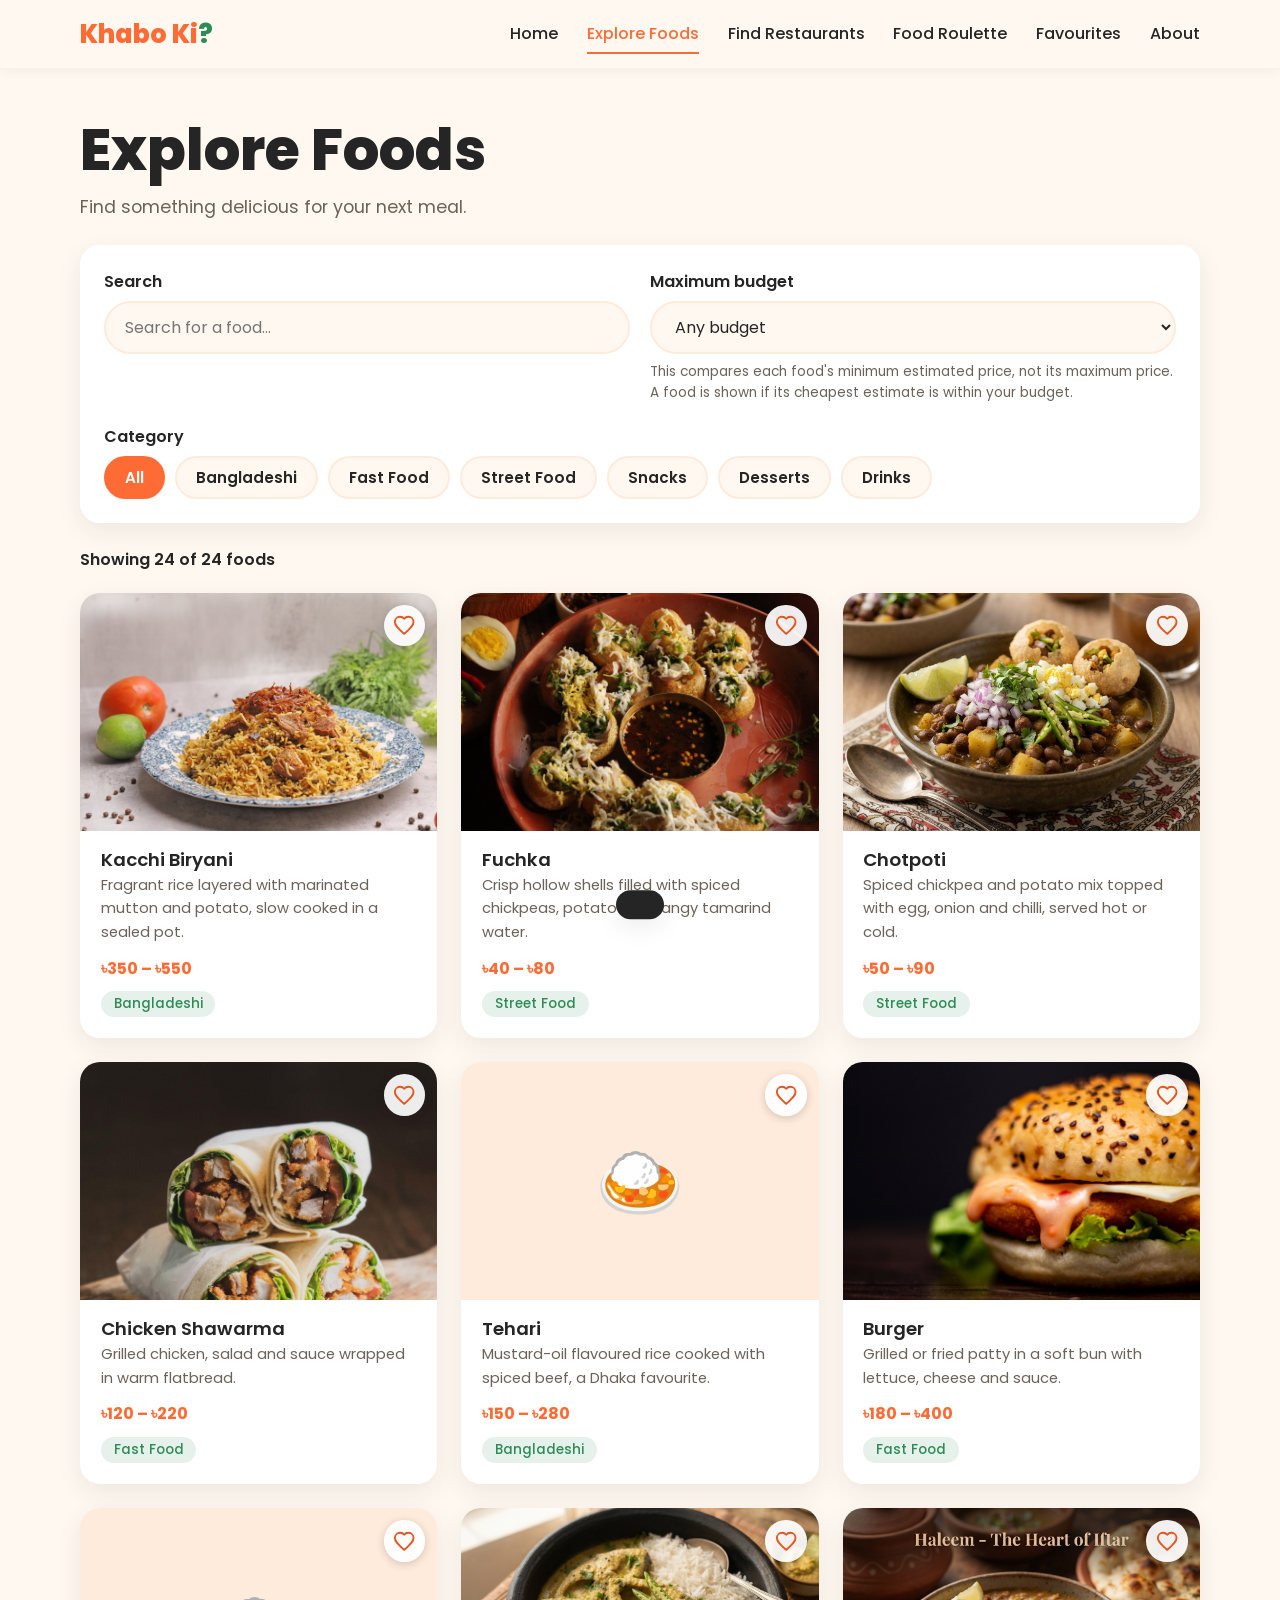
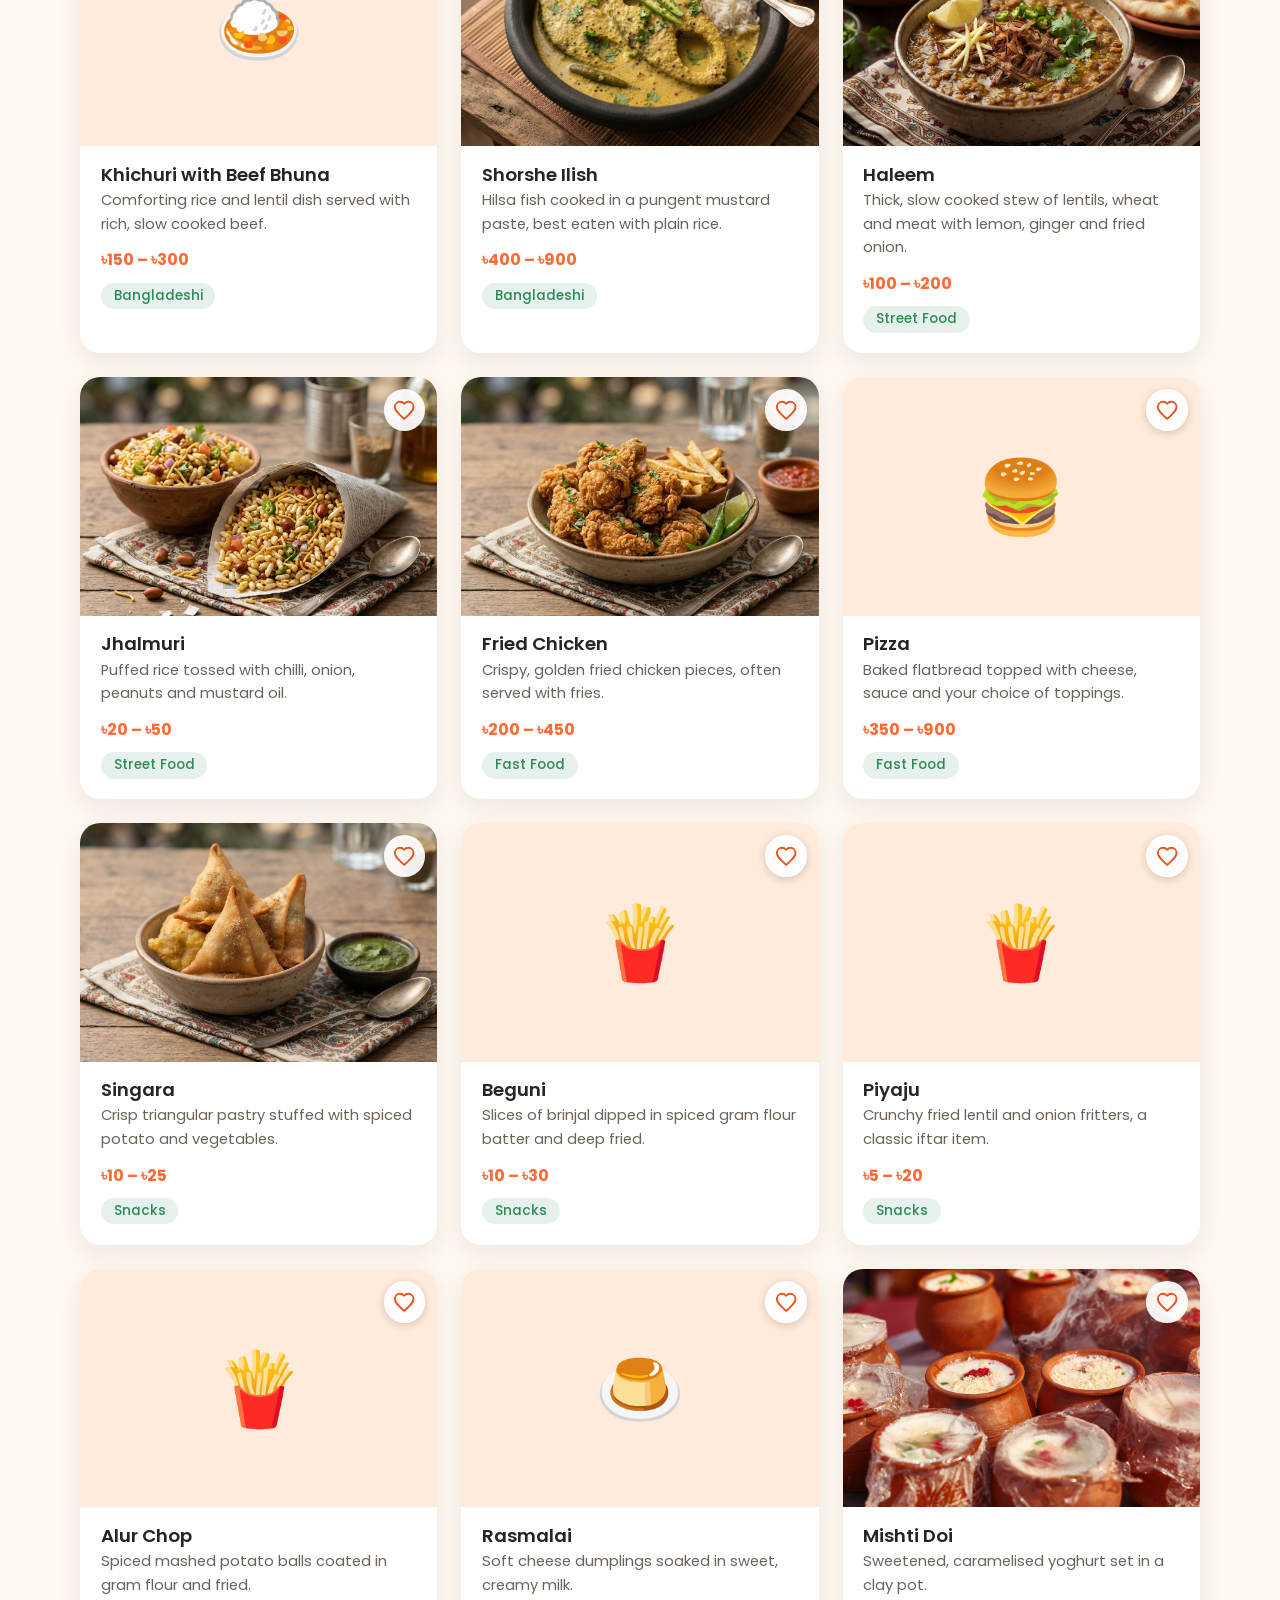
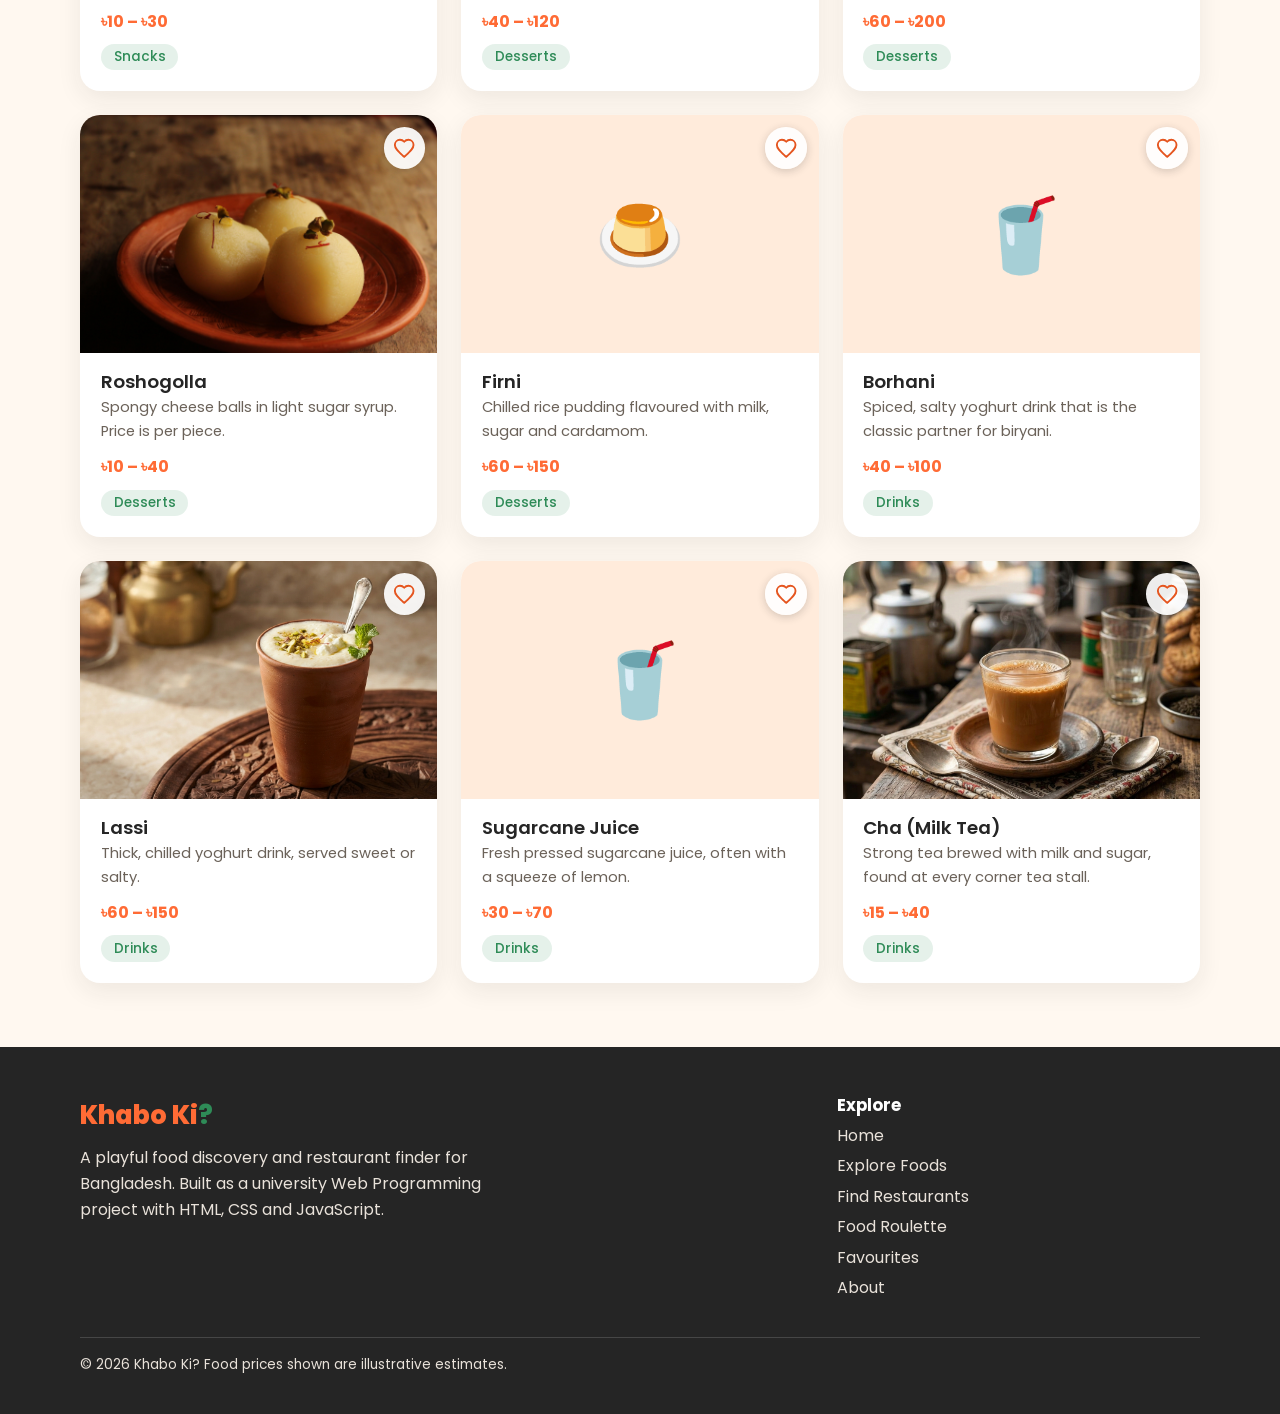
==== explore.html @ e16365d9 "Add files via upload" ====
<!DOCTYPE html>
<html lang="en">
<head>
  <meta charset="UTF-8">
  <meta name="viewport" content="width=device-width, initial-scale=1">
  <title>Explore Foods | Khabo Ki?</title>
  <meta name="description" content="Search and filter foods by category and budget.">

  <link rel="preconnect" href="https://fonts.googleapis.com">
  <link rel="preconnect" href="https://fonts.gstatic.com" crossorigin>
  <link href="https://fonts.googleapis.com/css2?family=Poppins:wght@400;500;600;700;800&display=swap" rel="stylesheet">

  <link rel="stylesheet" href="css/style.css">

  <!-- Order matters: food-data.js (catalogue), app.js (menu + food cards), explore.js (this page) -->
  <script src="js/food-data.js" defer></script>
  <script src="js/favorites.js" defer></script>
  <script src="js/app.js" defer></script>
  <script src="js/explore.js" defer></script>
</head>
<body>

  <!-- ============ NAVIGATION (same as the homepage, with page links) ============ -->
  <header class="site-header">
    <nav class="navbar container" aria-label="Main navigation">
      <a href="index.html" class="logo">Khabo Ki<span>?</span></a>

      <button class="nav-toggle" id="nav-toggle" aria-label="Open menu" aria-expanded="false" aria-controls="nav-menu">
        <span></span><span></span><span></span>
      </button>

      <ul class="nav-menu" id="nav-menu">
        <li><a href="index.html#home">Home</a></li>
        <li><a href="explore.html" aria-current="page">Explore Foods</a></li>
        <li><a href="index.html#restaurants">Find Restaurants</a></li>
        <li><a href="roulette.html">Food Roulette</a></li>
        <li><a href="favorites.html">Favourites</a></li>
        <li><a href="#about">About</a></li>
      </ul>
    </nav>
  </header>

  <main class="page-main">
    <div class="container page-header">
      <h1>Explore Foods</h1>
      <p>Find something delicious for your next meal.</p>
    </div>

    <section class="container" aria-label="Find foods">

      <!-- Filters: disabled until the catalogue has loaded (js/explore.js enables it) -->
      <fieldset class="filter-panel" id="filter-panel" disabled>
        <legend class="visually-hidden">Filter foods</legend>

        <div class="filter-row">
          <div class="filter-field">
            <label for="search-input">Search</label>
            <div class="search-box">
              <input type="search" id="search-input" placeholder="Search for a food..." autocomplete="off">
              <button type="button" class="clear-search" id="clear-search" aria-label="Clear search" hidden>&times;</button>
            </div>
          </div>

          <div class="filter-field">
            <label for="budget-select">Maximum budget</label>
            <select id="budget-select" aria-describedby="budget-help">
              <option value="any">Any budget</option>
              <option value="50">৳50</option>
              <option value="100">৳100</option>
              <option value="200">৳200</option>
              <option value="300">৳300</option>
              <option value="500">৳500</option>
              <option value="1000">৳1000</option>
            </select>
            <p class="filter-help" id="budget-help">
              This compares each food's minimum estimated price, not its maximum price.
              A food is shown if its cheapest estimate is within your budget.
            </p>
          </div>
        </div>

        <div>
          <span class="filter-label" id="category-label">Category</span>
          <div class="category-buttons" id="category-buttons" role="group" aria-labelledby="category-label">
            <button type="button" class="chip is-active" data-category="All" aria-pressed="true">All</button>
            <button type="button" class="chip" data-category="Bangladeshi" aria-pressed="false">Bangladeshi</button>
            <button type="button" class="chip" data-category="Fast Food" aria-pressed="false">Fast Food</button>
            <button type="button" class="chip" data-category="Street Food" aria-pressed="false">Street Food</button>
            <button type="button" class="chip" data-category="Snacks" aria-pressed="false">Snacks</button>
            <button type="button" class="chip" data-category="Desserts" aria-pressed="false">Desserts</button>
            <button type="button" class="chip" data-category="Drinks" aria-pressed="false">Drinks</button>
          </div>
        </div>
      </fieldset>

      <!-- How many foods are showing (updated by js/explore.js) -->
      <p class="result-count" id="result-count" aria-live="polite"></p>

      <!-- Loading and error messages (same styles as the homepage) -->
      <p class="food-status" id="explore-status">Loading foods...</p>

      <!-- Shown when no food matches the filters -->
      <div class="empty-state" id="empty-state" hidden>
        <h2>No foods found</h2>
        <p>Try a different search, category or budget.</p>
        <button type="button" class="btn btn-outline" id="reset-filters">Clear all filters</button>
      </div>

      <!-- Food cards are generated by js/explore.js -->
      <div class="food-grid" id="food-grid"></div>
    </section>
  </main>

  <!-- ============ FOOTER ============ -->
  <footer class="site-footer" id="about">
    <div class="container footer-grid">
      <div>
        <a href="index.html" class="logo">Khabo Ki<span>?</span></a>
        <p>A playful food discovery and restaurant finder for Bangladesh. Built as a university Web Programming project with HTML, CSS and JavaScript.</p>
      </div>
      <nav aria-label="Footer navigation">
        <h2 class="footer-heading">Explore</h2>
        <ul>
          <li><a href="index.html#home">Home</a></li>
          <li><a href="explore.html">Explore Foods</a></li>
          <li><a href="index.html#restaurants">Find Restaurants</a></li>
          <li><a href="roulette.html">Food Roulette</a></li>
          <li><a href="favorites.html">Favourites</a></li>
          <li><a href="#about">About</a></li>
        </ul>
      </nav>
    </div>
    <p class="footer-note container">&copy; 2026 Khabo Ki? Food prices shown are illustrative estimates.</p>
  </footer>

  <!-- Short confirmation messages (used by the favourite hearts) -->
  <div class="toast" id="toast" role="status" aria-live="polite"></div>

</body>
</html>
---- css/style.css ----
/* ==========================================================
   Khabo Ki? - main stylesheet
   Sections: 1 Variables, 2 Base, 3 Buttons, 4 Header,
   5 Hero, 6 Sections, 7 Cards, 8 Banners, 9 Footer,
   10 Toast, 11 Responsive
   ========================================================== */

/* 1. VARIABLES: change colours here and the whole site updates */
:root {
  --color-primary: #FF6B35;
  --color-primary-dark: #E5551F;
  --color-background: #FFF8F0;
  --color-text: #252525;
  --color-accent: #2E8B57;
  --color-white: #ffffff;
  --color-tint: #FFEBDB;
  --color-muted: #6b6259;

  --radius-card: 20px;
  --radius-button: 999px;
  --shadow-soft: 0 8px 24px rgba(37, 37, 37, 0.08);
  --shadow-hover: 0 14px 30px rgba(255, 107, 53, 0.22);
  --header-height: 68px;
}

/* 2. BASE */
*, *::before, *::after { box-sizing: border-box; }

html { scroll-behavior: smooth; }

body {
  margin: 0;
  font-family: "Poppins", Arial, sans-serif;
  color: var(--color-text);
  background-color: var(--color-background);
  line-height: 1.6;
}

img { display: block; max-width: 100%; }

/* Makes the HTML "hidden" attribute win over any display rule below */
[hidden] { display: none !important; }
ul { list-style: none; margin: 0; padding: 0; }
a { color: inherit; text-decoration: none; }

h1, h2, h3 { line-height: 1.2; margin: 0 0 0.5rem; }
h1 { font-size: clamp(2.2rem, 5vw, 3.6rem); font-weight: 800; }
h2 { font-size: clamp(1.6rem, 3.5vw, 2.2rem); font-weight: 700; }
h3 { font-size: 1.15rem; font-weight: 600; }

.container { width: min(1120px, 100% - 2.5rem); margin-inline: auto; }

/* Visible keyboard focus for accessibility */
:focus-visible { outline: 3px solid var(--color-accent); outline-offset: 3px; }

/* Leaves room for the sticky header when scrolling to a section */
section[id], footer[id] { scroll-margin-top: var(--header-height); }

/* 3. BUTTONS */
.btn {
  font-family: inherit;
  font-size: 1rem;
  font-weight: 600;
  padding: 0.85rem 1.7rem;
  border: 2px solid transparent;
  border-radius: var(--radius-button);
  line-height: 1.5;
  text-align: center;
  display: inline-block; /* lets links (<a class="btn">) look like buttons */
  cursor: pointer;
  transition: transform 0.2s, box-shadow 0.2s, background-color 0.2s;
}
.btn:hover { transform: translateY(-2px); }
.btn:disabled { opacity: 0.55; cursor: not-allowed; box-shadow: none; }
.btn:disabled:hover { transform: none; }

.btn-primary { background: var(--color-primary); color: var(--color-white); box-shadow: var(--shadow-hover); }
.btn-primary:hover { background: var(--color-primary-dark); }

.btn-outline { background: transparent; color: var(--color-accent); border-color: var(--color-accent); }
.btn-outline:hover { background: var(--color-accent); color: var(--color-white); }

.btn-light { background: var(--color-white); color: var(--color-text); }

.button-row { display: flex; flex-wrap: wrap; gap: 0.9rem; margin-top: 1.6rem; }

/* 4. HEADER AND NAVIGATION */
.site-header {
  position: sticky;
  top: 0;
  z-index: 100;
  background: rgba(255, 248, 240, 0.95);
  backdrop-filter: blur(8px);
  box-shadow: 0 2px 12px rgba(37, 37, 37, 0.06);
}

.navbar {
  height: var(--header-height);
  display: flex;
  align-items: center;
  justify-content: space-between;
}

.logo { font-size: 1.6rem; font-weight: 800; color: var(--color-primary); }
.logo span { color: var(--color-accent); }

.nav-menu { display: flex; gap: 1.8rem; }
.nav-menu a { font-weight: 500; padding: 0.4rem 0; border-bottom: 2px solid transparent; transition: color 0.2s, border-color 0.2s; }
.nav-menu a:hover { color: var(--color-primary); border-color: var(--color-primary); }

/* Hamburger button: hidden on desktop */
.nav-toggle {
  display: none;
  flex-direction: column;
  gap: 5px;
  padding: 10px;
  background: none;
  border: 0;
  cursor: pointer;
}
.nav-toggle span { width: 26px; height: 3px; background: var(--color-text); border-radius: 3px; transition: transform 0.25s, opacity 0.25s; }
/* Turns the three lines into an X when the menu is open */
.nav-toggle[aria-expanded="true"] span:nth-child(1) { transform: translateY(8px) rotate(45deg); }
.nav-toggle[aria-expanded="true"] span:nth-child(2) { opacity: 0; }
.nav-toggle[aria-expanded="true"] span:nth-child(3) { transform: translateY(-8px) rotate(-45deg); }

/* 5. HERO */
.hero { padding: 3.5rem 0 4rem; }
.hero-grid { display: grid; grid-template-columns: 1.1fr 1fr; gap: 3rem; align-items: center; }
.hero-text p { font-size: 1.15rem; color: var(--color-muted); max-width: 32rem; margin: 0; }

.hero-photo { margin: 0; aspect-ratio: 4 / 3; border-radius: 32px 32px 32px 90px; box-shadow: var(--shadow-soft); }

/* Image frame: shows an emoji if the photo file is missing (see js/app.js) */
.image-frame {
  margin: 0;
  overflow: hidden;
  background: var(--color-tint);
  display: grid;
  place-items: center;
}
.image-frame img { width: 100%; height: 100%; object-fit: cover; }
.image-frame.image-missing img { display: none; }
.image-frame.image-missing::after { content: attr(data-emoji); font-size: 4.5rem; }

/* 6. SECTIONS */
.section { padding: 4rem 0; }
.section-tint { background: var(--color-tint); }
.section-no-top { padding-top: 0; }
.section-intro { color: var(--color-muted); margin: 0 0 2rem; }

/* 7. CARDS */
.category-grid { display: grid; grid-template-columns: repeat(6, 1fr); gap: 1rem; }

.category-card {
  width: 100%;
  font-family: inherit;
  font-size: 1rem;
  font-weight: 600;
  color: var(--color-text);
  background: var(--color-white);
  border: 2px solid transparent;
  border-radius: var(--radius-card);
  box-shadow: var(--shadow-soft);
  padding: 1.4rem 0.5rem;
  cursor: pointer;
  display: flex;
  flex-direction: column;
  align-items: center;
  gap: 0.5rem;
  transition: transform 0.2s, border-color 0.2s;
}
.category-card:hover { transform: translateY(-4px); border-color: var(--color-primary); }
.category-emoji { font-size: 2.4rem; }

.food-grid { display: grid; grid-template-columns: repeat(3, 1fr); gap: 1.5rem; }

.food-card {
  background: var(--color-white);
  border-radius: var(--radius-card);
  box-shadow: var(--shadow-soft);
  overflow: hidden;
  position: relative; /* the heart button is placed inside the card */
  transition: transform 0.2s, box-shadow 0.2s;
}
.food-card:hover { transform: translateY(-4px); box-shadow: var(--shadow-hover); }
.food-card .image-frame { aspect-ratio: 3 / 2; }
.food-info { padding: 1.1rem 1.3rem 1.3rem; }
.food-card-image-link { display: block; }
.food-info h3 { margin-bottom: 0.2rem; }
.food-info h3 a { color: inherit; }
.food-info h3 a:hover { color: var(--color-primary); text-decoration: underline; }
.food-price { margin: 0; font-weight: 700; color: var(--color-primary); }
.food-category {
  display: inline-block;
  margin: 0.6rem 0 0;
  padding: 0.15rem 0.8rem;
  font-size: 0.85rem;
  font-weight: 500;
  color: var(--color-accent);
  background: rgba(46, 139, 87, 0.12);
  border-radius: var(--radius-button);
}

/* Loading / error message above the generated food cards */
.food-status { margin: 0 0 1.5rem; color: var(--color-muted); }
.food-status.is-error {
  padding: 1rem 1.3rem;
  color: var(--color-text);
  background: var(--color-white);
  border-left: 5px solid var(--color-primary);
  border-radius: var(--radius-card);
  box-shadow: var(--shadow-soft);
}

/* Short description on cards (Explore Foods page) */
.food-description { margin: 0.2rem 0 0.7rem; font-size: 0.92rem; color: var(--color-muted); }

/* ----- Explore Foods page ----- */
.nav-menu a[aria-current="page"] { color: var(--color-primary); border-color: var(--color-primary); }

.page-header { padding: 3rem 0 1.5rem; }
.page-header p { margin: 0; font-size: 1.1rem; color: var(--color-muted); }

/* The filter panel is a <fieldset>: it stays disabled until the catalogue loads */
.filter-panel {
  min-width: 0;
  margin: 0 0 1.5rem;
  padding: 1.5rem;
  border: 0;
  border-radius: var(--radius-card);
  background: var(--color-white);
  box-shadow: var(--shadow-soft);
}
.filter-panel:disabled { opacity: 0.55; }

.filter-row { display: flex; flex-wrap: wrap; gap: 1.25rem; margin-bottom: 1.25rem; }
.filter-field { flex: 1 1 260px; }
.filter-field label, .filter-label { display: block; margin-bottom: 0.4rem; font-weight: 600; }
.filter-help { margin: 0.4rem 0 0; font-size: 0.85rem; color: var(--color-muted); }

.search-box { position: relative; }
.search-box input,
.filter-field select {
  width: 100%;
  font-family: inherit;
  font-size: 1rem;
  color: var(--color-text);
  background: var(--color-background);
  border: 2px solid var(--color-tint);
  border-radius: var(--radius-button);
  padding: 0.75rem 1.2rem;
}
.search-box input { padding-right: 3rem; }
.search-box input:focus, .filter-field select:focus { border-color: var(--color-primary); outline: none; }
/* Hide the browser's own clear button; we provide our own */
.search-box input::-webkit-search-cancel-button { display: none; }

.clear-search {
  position: absolute;
  top: 50%;
  right: 0.5rem;
  width: 2.2rem;
  height: 2.2rem;
  transform: translateY(-50%);
  font-size: 1.3rem;
  line-height: 1;
  color: var(--color-muted);
  background: transparent;
  border: 0;
  border-radius: 50%;
  cursor: pointer;
}
.clear-search:hover { background: var(--color-tint); }

.category-buttons { display: flex; flex-wrap: wrap; gap: 0.6rem; }
.chip {
  font-family: inherit;
  font-size: 0.95rem;
  font-weight: 600;
  color: var(--color-text);
  background: var(--color-background);
  border: 2px solid var(--color-tint);
  border-radius: var(--radius-button);
  padding: 0.5rem 1.2rem;
  cursor: pointer;
  transition: background-color 0.2s, border-color 0.2s;
}
.chip:hover { border-color: var(--color-primary); }
.chip.is-active { color: var(--color-white); background: var(--color-primary); border-color: var(--color-primary); }

.result-count { margin: 0 0 1.25rem; font-weight: 600; }

.empty-state {
  padding: 2.5rem 1.5rem;
  text-align: center;
  background: var(--color-white);
  border-radius: var(--radius-card);
  box-shadow: var(--shadow-soft);
}
.empty-state p { margin: 0 0 1.2rem; color: var(--color-muted); }

/* Text for screen readers only */
.visually-hidden {
  position: absolute;
  width: 1px;
  height: 1px;
  overflow: hidden;
  clip: rect(0 0 0 0);
  white-space: nowrap;
}

/* ----- Food Roulette page ----- */
.page-header.is-centered { text-align: center; }

.roulette-layout {
  display: grid;
  grid-template-columns: minmax(280px, 360px) 1fr;
  gap: 2rem;
  align-items: start;
}
.roulette-layout .filter-panel { margin: 0; }
.roulette-layout .filter-row { flex-direction: column; margin-bottom: 0; }

.wheel-stage { display: flex; flex-direction: column; align-items: center; gap: 1.2rem; }

/* Wrapper keeps the pointer and hub fixed while the wheel inside turns */
.wheel-wrap { position: relative; width: min(460px, 100%); aspect-ratio: 1; margin-top: 1.2rem; }

.wheel {
  width: 100%;
  height: 100%;
  overflow: hidden;
  border: 10px solid var(--color-white);
  border-radius: 50%;
  background: var(--color-white);
  box-shadow: 0 0 0 4px var(--color-primary), var(--shadow-soft);
  /* js/roulette.js changes --wheel-rotation; the transition makes it spin smoothly */
  transform: rotate(var(--wheel-rotation, 0deg));
  transition: transform var(--spin-duration, 5s) cubic-bezier(0.12, 0.6, 0.1, 1);
}
.wheel.no-transition { transition: none; }
.wheel svg { display: block; width: 100%; height: 100%; }

/* Fixed pointer at the top, drawn with CSS borders (a triangle pointing down) */
.wheel-pointer {
  position: absolute;
  top: -20px;
  left: 50%;
  z-index: 2;
  width: 0;
  height: 0;
  transform: translateX(-50%);
  border-left: 18px solid transparent;
  border-right: 18px solid transparent;
  border-top: 40px solid var(--color-text);
  filter: drop-shadow(0 3px 3px rgba(0, 0, 0, 0.3));
}

.wheel-hub {
  position: absolute;
  top: 50%;
  left: 50%;
  z-index: 1;
  width: 20%;
  aspect-ratio: 1;
  transform: translate(-50%, -50%);
  display: grid;
  place-items: center;
  font-size: clamp(1.4rem, 5vw, 2.2rem);
  background: var(--color-white);
  border: 4px solid var(--color-primary);
  border-radius: 50%;
  box-shadow: var(--shadow-soft);
}

.btn-spin {
  font-size: 1.3rem;
  font-weight: 700;
  letter-spacing: 0.08em;
  text-transform: uppercase;
  padding: 1rem 3rem;
}
.wheel-stage .result-count { margin: 0; text-align: center; }
.wheel-stage .food-status { margin: 0; text-align: center; }

.result-section { margin-top: 3rem; text-align: center; }
.result-card-holder { max-width: 380px; margin: 1.2rem auto 0; text-align: left; }
.button-row.is-centered { justify-content: center; }

/* Celebration confetti: pieces are created by js/roulette.js */
.confetti-layer { position: fixed; inset: 0; z-index: 150; overflow: hidden; pointer-events: none; }
.confetti-piece {
  position: absolute;
  top: -20px;
  left: var(--confetti-left);
  width: 10px;
  height: 14px;
  background: var(--confetti-color);
  border-radius: 2px;
  animation: confetti-fall var(--confetti-duration) var(--confetti-delay) ease-in forwards;
}
@keyframes confetti-fall {
  to { transform: translate(var(--confetti-drift), 105vh) rotate(var(--confetti-spin)); opacity: 0.8; }
}

@media (max-width: 900px) {
  .roulette-layout { grid-template-columns: 1fr; }
  .roulette-layout .filter-row { flex-direction: row; }
}

/* ----- Favourite (heart) buttons ----- */
.favorite-button {
  position: absolute;
  top: 0.75rem;
  right: 0.75rem;
  z-index: 1;
  width: 2.6rem;
  height: 2.6rem;
  display: grid;
  place-items: center;
  padding: 0;
  color: var(--color-primary-dark);
  background: rgba(255, 255, 255, 0.92);
  border: 0;
  border-radius: 50%;
  box-shadow: 0 2px 8px rgba(37, 37, 37, 0.2);
  cursor: pointer;
  transition: transform 0.2s;
}
.favorite-button:hover { transform: scale(1.1); }
.favorite-button svg {
  width: 1.4rem;
  height: 1.4rem;
  fill: transparent;           /* empty heart */
  stroke: currentColor;
  stroke-width: 2;
  stroke-linejoin: round;
  transition: fill 0.2s;
}
.favorite-button.is-favorite svg { fill: currentColor; } /* filled heart */
.favorite-button.is-popping svg { animation: heart-pop 0.4s ease; }
@keyframes heart-pop {
  0% { transform: scale(1); }
  40% { transform: scale(1.5); }
  100% { transform: scale(1); }
}

/* Large heart button with words (food details page) */
.favorite-button.has-text {
  position: static;
  width: auto;
  height: auto;
  display: inline-flex;
  align-items: center;
  gap: 0.5rem;
  padding: 0.85rem 1.5rem;
  font-family: inherit;
  font-size: 1rem;
  font-weight: 600;
  line-height: 1.5;
  color: var(--color-primary-dark);
  background: var(--color-white);
  border: 2px solid var(--color-primary-dark);
  border-radius: var(--radius-button);
  box-shadow: none;
}
.favorite-button.has-text:hover { transform: translateY(-2px); }
.favorite-button.has-text.is-favorite { background: var(--color-tint); }

/* ----- Food details page ----- */
.breadcrumb { padding: 1.5rem 0 1rem; }
.breadcrumb ol { display: flex; flex-wrap: wrap; gap: 0.5rem; margin: 0; padding: 0; list-style: none; font-size: 0.95rem; color: var(--color-muted); }
.breadcrumb li + li::before { content: "\203A"; margin-right: 0.5rem; }
.breadcrumb a:hover { color: var(--color-primary); text-decoration: underline; }
.breadcrumb [aria-current="page"] { color: var(--color-text); font-weight: 600; }

.food-details { display: grid; grid-template-columns: 1fr 1fr; gap: 2.5rem; align-items: start; margin-top: 1rem; }
.details-image { aspect-ratio: 4 / 3; border-radius: 28px; box-shadow: var(--shadow-soft); }
.details-info .food-category { margin: 0 0 0.8rem; }
.details-info h1 { margin-bottom: 1rem; }
.details-description { margin: 0 0 1.5rem; font-size: 1.1rem; color: var(--color-muted); }
.details-price-label { margin: 0; font-size: 0.9rem; font-weight: 500; color: var(--color-muted); }
.details-price { margin: 0; font-size: 1.8rem; font-weight: 700; color: var(--color-primary); }
.details-note { margin: 0.2rem 0 1.5rem; font-size: 0.85rem; color: var(--color-muted); }
.details-subheading { margin-bottom: 0.6rem; font-size: 1rem; }
.tag-list { display: flex; flex-wrap: wrap; gap: 0.5rem; margin: 0 0 2rem; }
.tag { padding: 0.25rem 0.9rem; font-size: 0.9rem; font-weight: 500; background: var(--color-tint); border-radius: var(--radius-button); }
.details-info .button-row { margin-top: 0; }
.related-section { margin-top: 4rem; }

@media (max-width: 860px) {
  .food-details { grid-template-columns: 1fr; gap: 1.5rem; }
}

/* Space between the page content and the footer on the inner pages */
.page-main { padding-bottom: 4rem; }

/* 8. BANNERS */
.banner {
  display: flex;
  align-items: center;
  justify-content: space-between;
  gap: 1.5rem;
  padding: 2.5rem 3rem;
  color: var(--color-white);
  border-radius: 28px;
  box-shadow: var(--shadow-soft);
}
.banner h2 { margin: 0; }
.banner p { margin: 0.4rem 0 0; font-size: 1.1rem; }
.banner-green { background: var(--color-accent); }
.banner-orange { background: var(--color-primary); }

/* 9. FOOTER */
.site-footer { background: var(--color-text); color: #e9e2da; padding: 3rem 0 1.5rem; }
.site-footer .logo { display: inline-block; margin-bottom: 0.6rem; }
.footer-grid { display: grid; grid-template-columns: 2fr 1fr; gap: 2rem; }
.footer-grid p { margin: 0; max-width: 28rem; }
.footer-heading { font-size: 1.05rem; color: var(--color-white); }
.site-footer li { margin-bottom: 0.3rem; }
.site-footer li a:hover { color: var(--color-primary); }
.footer-note { margin-top: 2rem; padding-top: 1rem; border-top: 1px solid rgba(255, 255, 255, 0.15); font-size: 0.85rem; }

/* 10. TOAST (temporary "coming soon" message) */
.toast {
  position: fixed;
  left: 50%;
  bottom: 1.5rem;
  z-index: 200;
  max-width: calc(100% - 2rem);
  padding: 0.9rem 1.5rem;
  color: var(--color-white);
  background: var(--color-text);
  border-radius: var(--radius-button);
  box-shadow: var(--shadow-soft);
  transform: translate(-50%, 150%);
  transition: transform 0.3s;
}
.toast.show { transform: translate(-50%, 0); }

/* 11. RESPONSIVE */
@media (max-width: 960px) {
  .category-grid { grid-template-columns: repeat(3, 1fr); }
  .food-grid { grid-template-columns: repeat(2, 1fr); }
  .hero-grid { gap: 2rem; }
}

/* The menu has six links now, so the hamburger menu starts at 860px */
@media (max-width: 860px) {
  .nav-toggle { display: flex; }

  /* Menu drops down under the header and is hidden until opened */
  .nav-menu {
    position: absolute;
    top: var(--header-height);
    left: 0;
    right: 0;
    flex-direction: column;
    gap: 0;
    padding: 0.5rem 1.25rem 1rem;
    background: var(--color-background);
    box-shadow: 0 10px 20px rgba(37, 37, 37, 0.1);
    display: none;
  }
  .nav-menu.open { display: flex; }
  .nav-menu a { display: block; padding: 0.8rem 0; }
}

@media (max-width: 720px) {
  .hero { padding-top: 2rem; }
  .hero-grid { grid-template-columns: 1fr; }
  .hero-photo { order: -1; border-radius: 28px 28px 28px 60px; }

  .banner { flex-direction: column; align-items: flex-start; padding: 2rem 1.5rem; }
  .footer-grid { grid-template-columns: 1fr; }
}

@media (max-width: 520px) {
  .category-grid { grid-template-columns: repeat(2, 1fr); }
  .food-grid { grid-template-columns: 1fr; }
}

/* Respect people who prefer less motion */
@media (prefers-reduced-motion: reduce) {
  html { scroll-behavior: auto; }
  * { transition: none !important; }
  .confetti-layer { display: none; }
  .favorite-button.is-popping svg { animation: none; }
}
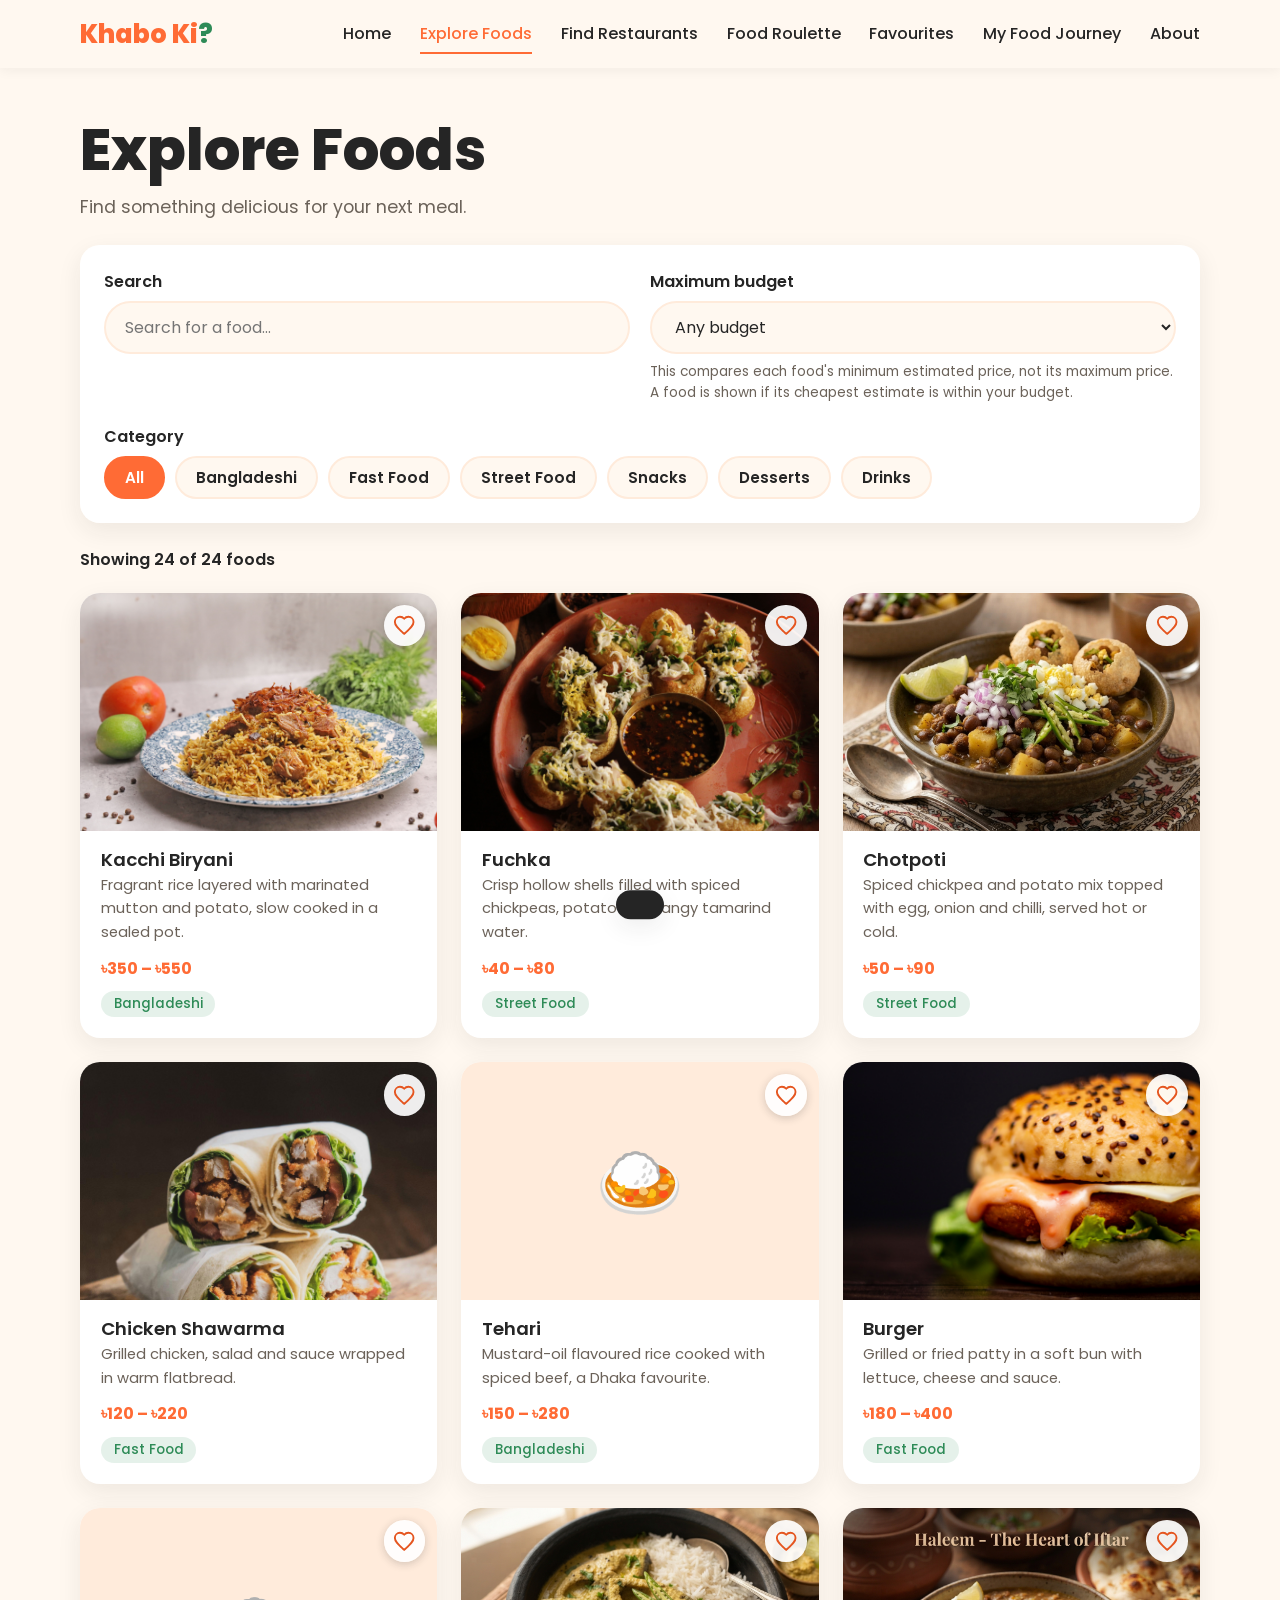
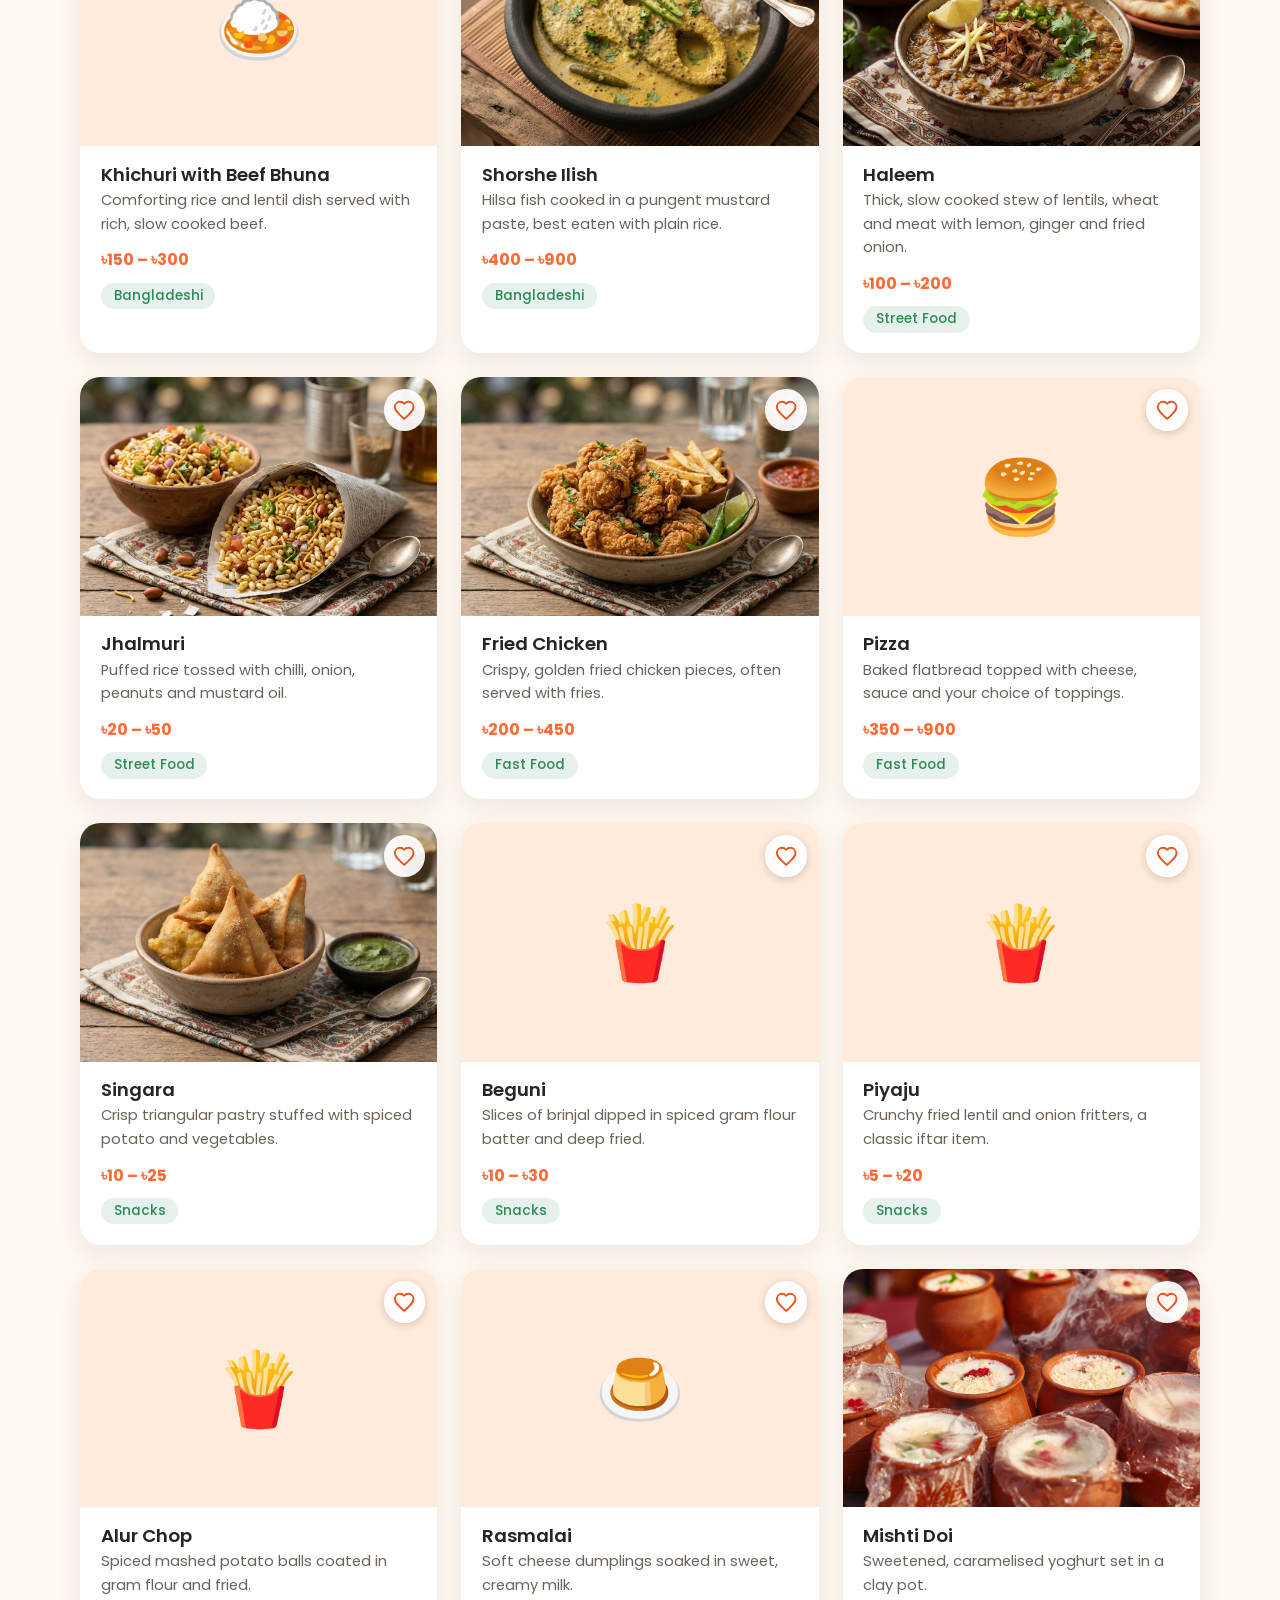
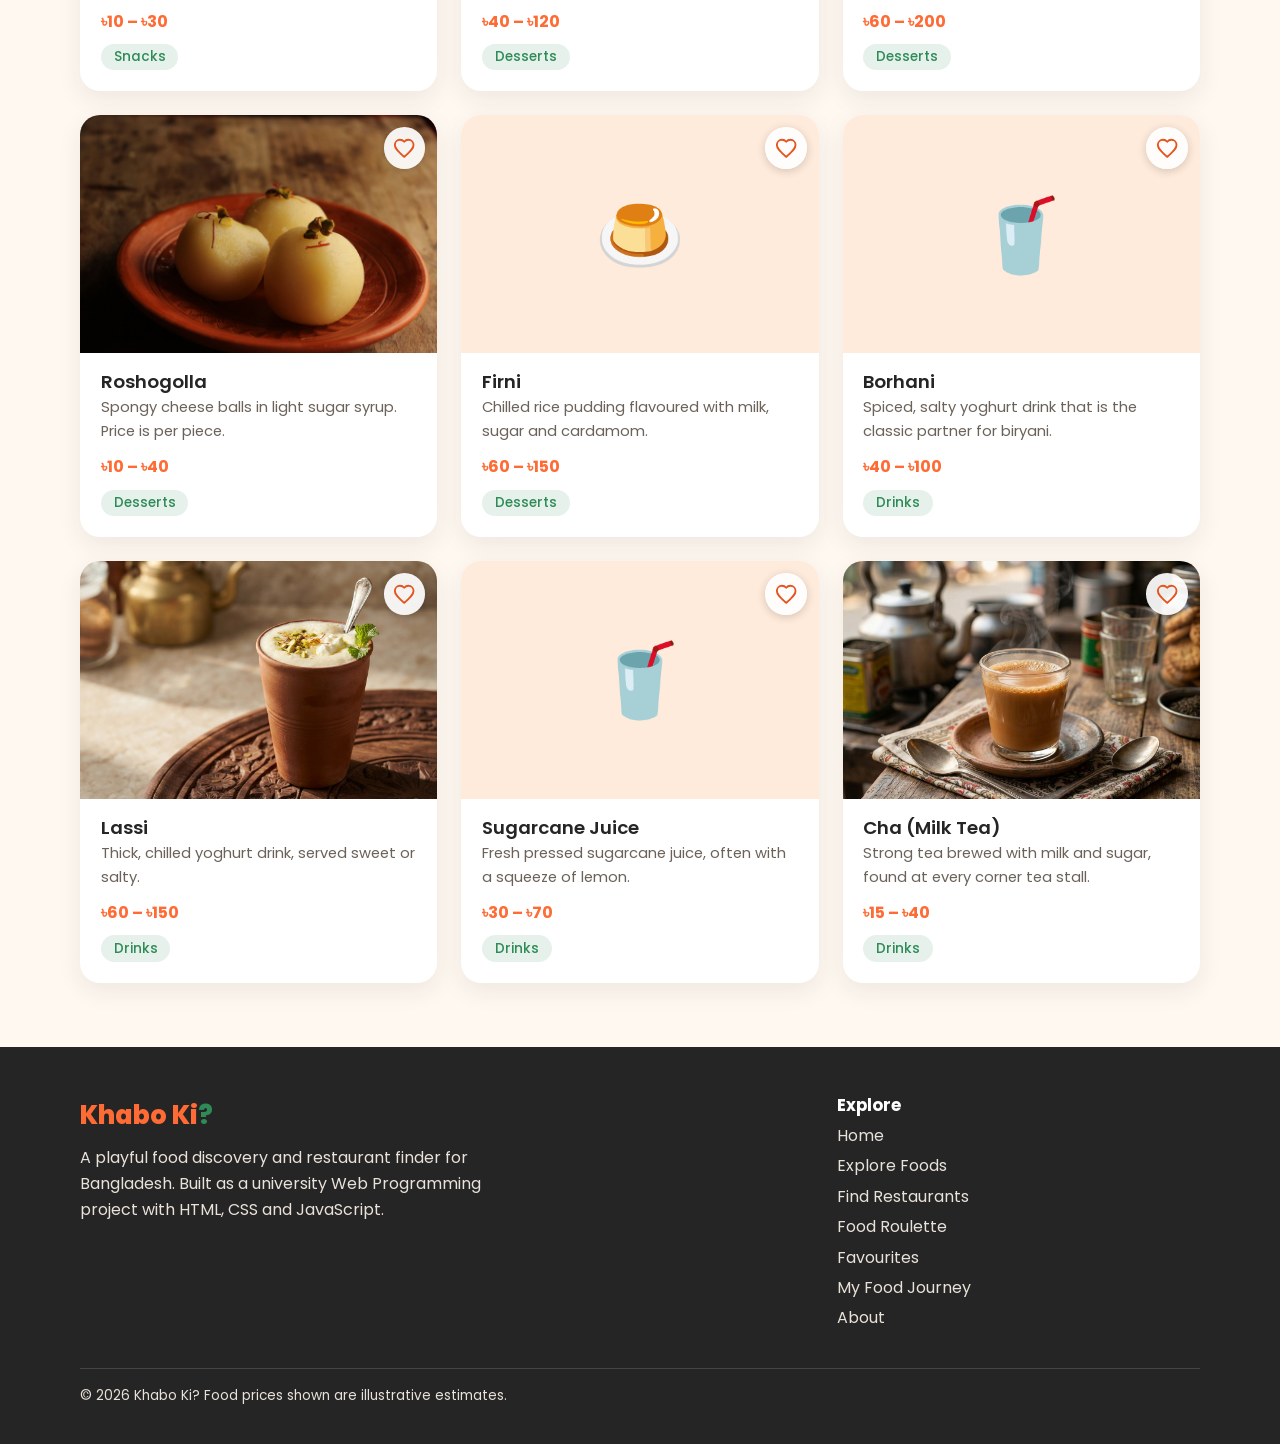
==== commit 325d6feb: "Add My Food Journey navigation link" ====
--- a/explore.html
+++ b/explore.html
@@ -35,6 +35,7 @@
         <li><a href="index.html#restaurants">Find Restaurants</a></li>
         <li><a href="roulette.html">Food Roulette</a></li>
         <li><a href="favorites.html">Favourites</a></li>
+        <li><a href="journey.html">My Food Journey</a></li>
         <li><a href="#about">About</a></li>
       </ul>
     </nav>
@@ -126,6 +127,7 @@
           <li><a href="index.html#restaurants">Find Restaurants</a></li>
           <li><a href="roulette.html">Food Roulette</a></li>
           <li><a href="favorites.html">Favourites</a></li>
+          <li><a href="journey.html">My Food Journey</a></li>
           <li><a href="#about">About</a></li>
         </ul>
       </nav>
--- a/css/style.css
+++ b/css/style.css
@@ -588,3 +588,79 @@
   .confetti-layer { display: none; }
   .favorite-button.is-popping svg { animation: none; }
 }
+
+
+/* ----- Homepage hero food slideshow ----- */
+.hero-slideshow {
+  position: relative;
+  isolation: isolate;
+  aspect-ratio: 4 / 3;
+  background: #33251e;
+}
+.hero-slide {
+  position: absolute;
+  inset: 0;
+  opacity: 0;
+  transition: opacity 900ms ease;
+  pointer-events: none;
+}
+.hero-slide.is-active {
+  opacity: 1;
+  pointer-events: auto;
+}
+.hero-slide img {
+  width: 100%;
+  height: 100%;
+  object-fit: cover;
+}
+.hero-slide-dots {
+  position: absolute;
+  z-index: 3;
+  left: 50%;
+  bottom: 1rem;
+  display: flex;
+  gap: 0.55rem;
+  padding: 0.55rem 0.75rem;
+  transform: translateX(-50%);
+  background: rgba(20, 16, 13, 0.42);
+  border: 1px solid rgba(255, 255, 255, 0.28);
+  border-radius: 999px;
+  backdrop-filter: blur(8px);
+}
+.hero-slide-dot {
+  width: 9px;
+  height: 9px;
+  padding: 0;
+  border: 0;
+  border-radius: 50%;
+  background: rgba(255, 255, 255, 0.65);
+  cursor: pointer;
+  transition: width 200ms ease, background-color 200ms ease;
+}
+.hero-slide-dot.is-active {
+  width: 25px;
+  border-radius: 999px;
+  background: #fff;
+}
+.hero-slideshow.image-missing .hero-slide-dots { display: none; }
+
+@media (prefers-reduced-motion: reduce) {
+  .hero-slide, .hero-slide-dot { transition: none; }
+}
+
+/* My Food Journey */
+.journey-hero{color:#fff;background:linear-gradient(120deg,#253c32 0%,#2e8b57 58%,#4b9b6e 100%);overflow:hidden}
+.journey-hero-inner{min-height:285px;display:flex;align-items:center;justify-content:space-between;gap:2rem;padding-block:3rem}
+.journey-hero h1{max-width:650px;margin:0 0 .7rem}.journey-hero p:not(.journey-eyebrow){max-width:560px;margin:0 0 1.4rem;color:rgba(255,255,255,.82);font-size:1.05rem}
+.journey-eyebrow{margin:0 0 .7rem;color:#ffd4bd;font-size:.78rem;font-weight:700;letter-spacing:.16em}
+.journey-hero-art{position:relative;width:240px;height:190px;flex:0 0 240px}.journey-hero-art span{position:absolute;display:grid;place-items:center;width:86px;height:86px;border-radius:24px;background:rgba(255,255,255,.15);border:1px solid rgba(255,255,255,.2);font-size:2.7rem;box-shadow:0 12px 30px rgba(0,0,0,.12)}
+.journey-hero-art span:nth-child(1){left:0;top:8px;transform:rotate(-10deg)}.journey-hero-art span:nth-child(2){right:8px;top:0;transform:rotate(9deg)}.journey-hero-art span:nth-child(3){left:24px;bottom:0;transform:rotate(8deg)}.journey-hero-art span:nth-child(4){right:0;bottom:10px;transform:rotate(-8deg)}
+.journey-dashboard{padding-top:3rem}.journey-heading-row{display:flex;justify-content:space-between;align-items:center;gap:1rem;margin-bottom:1.5rem}.journey-heading-row h2,.journey-list-heading h2{margin:0}.journey-heading-row p{margin:.25rem 0 0;color:var(--color-muted)}
+.journey-stats{display:grid;grid-template-columns:repeat(4,1fr);gap:1rem;margin-bottom:2.5rem}.journey-stat{padding:1.25rem;border-radius:18px;background:#fff;box-shadow:var(--shadow-soft);border:1px solid #f0e6dc}.journey-stat span,.journey-stat small{display:block;color:var(--color-muted)}.journey-stat strong{display:block;margin:.2rem 0;font-size:2rem;line-height:1.2;color:var(--color-text)}.journey-stat-total{border-top:4px solid var(--color-primary)}
+.journey-empty{padding:3rem 1.5rem;text-align:center;background:#fff;border-radius:22px;box-shadow:var(--shadow-soft)}.journey-empty>div{font-size:3rem;margin-bottom:.6rem}.journey-empty h2{margin-bottom:.5rem}.journey-empty p{max-width:540px;margin:0 auto 1.3rem;color:var(--color-muted)}
+.journey-list-heading{display:flex;justify-content:space-between;align-items:center;margin-bottom:1rem}.journey-list-heading span{color:var(--color-muted);font-size:.9rem}.journey-list{display:grid;gap:.8rem}
+.journey-place-card{display:flex;align-items:center;gap:1rem;padding:1rem 1.2rem;background:#fff;border:1px solid #f0e6dc;border-radius:16px;box-shadow:var(--shadow-soft)}.journey-place-icon{display:grid;place-items:center;flex:0 0 48px;height:48px;border-radius:14px;background:var(--color-tint);font-size:1.5rem}.journey-place-details{flex:1;min-width:0}.journey-place-details h3{margin:0 0 .2rem;overflow-wrap:anywhere}.journey-place-details p{margin:0;color:var(--color-muted);font-size:.88rem}
+.journey-place-actions{display:flex;align-items:center;gap:1rem;white-space:nowrap}.journey-place-actions a{color:var(--color-accent);font-weight:600;font-size:.9rem}.journey-remove{padding:.35rem .7rem;border:0;border-radius:999px;background:#fff0eb;color:#b84b2b;font:inherit;font-size:.85rem;cursor:pointer}
+.journey-privacy-note{margin-top:1.2rem;color:var(--color-muted);font-size:.85rem}.visited-toggle{display:inline-flex;align-items:center;gap:.35rem;margin-top:.65rem;padding:.42rem .8rem;border:1px solid var(--color-accent);border-radius:999px;background:#fff;color:var(--color-accent);font:inherit;font-size:.82rem;font-weight:600;cursor:pointer}.visited-toggle.is-visited{color:#fff;background:var(--color-accent)}
+@media(max-width:720px){.journey-hero-inner{min-height:0;padding-block:2.5rem}.journey-hero-art{display:none}.journey-heading-row{align-items:flex-start;flex-direction:column}.journey-stats{grid-template-columns:repeat(2,1fr)}.journey-place-card{align-items:flex-start;flex-wrap:wrap}.journey-place-actions{width:100%;padding-left:60px}}
+@media(max-width:420px){.journey-stats{gap:.6rem}.journey-stat{padding:.9rem}.journey-stat strong{font-size:1.6rem}.journey-place-actions{padding-left:0}}
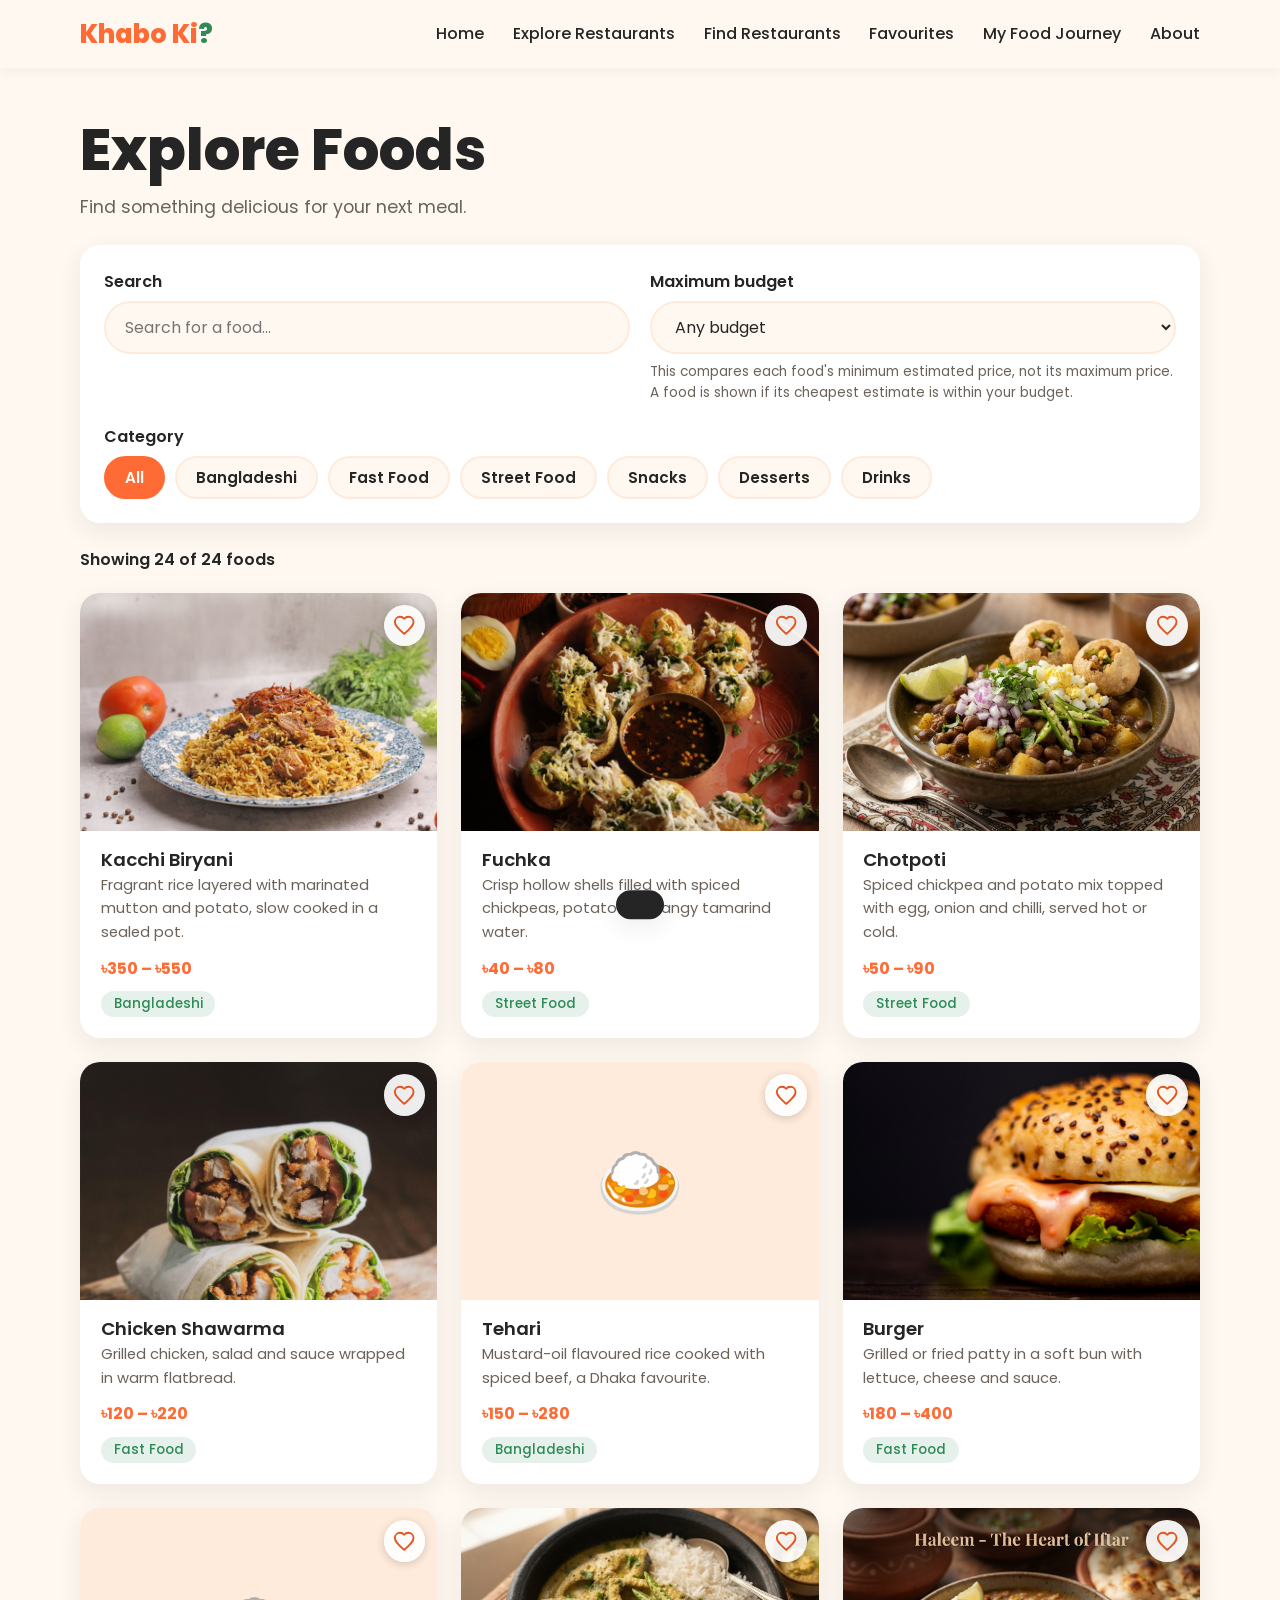
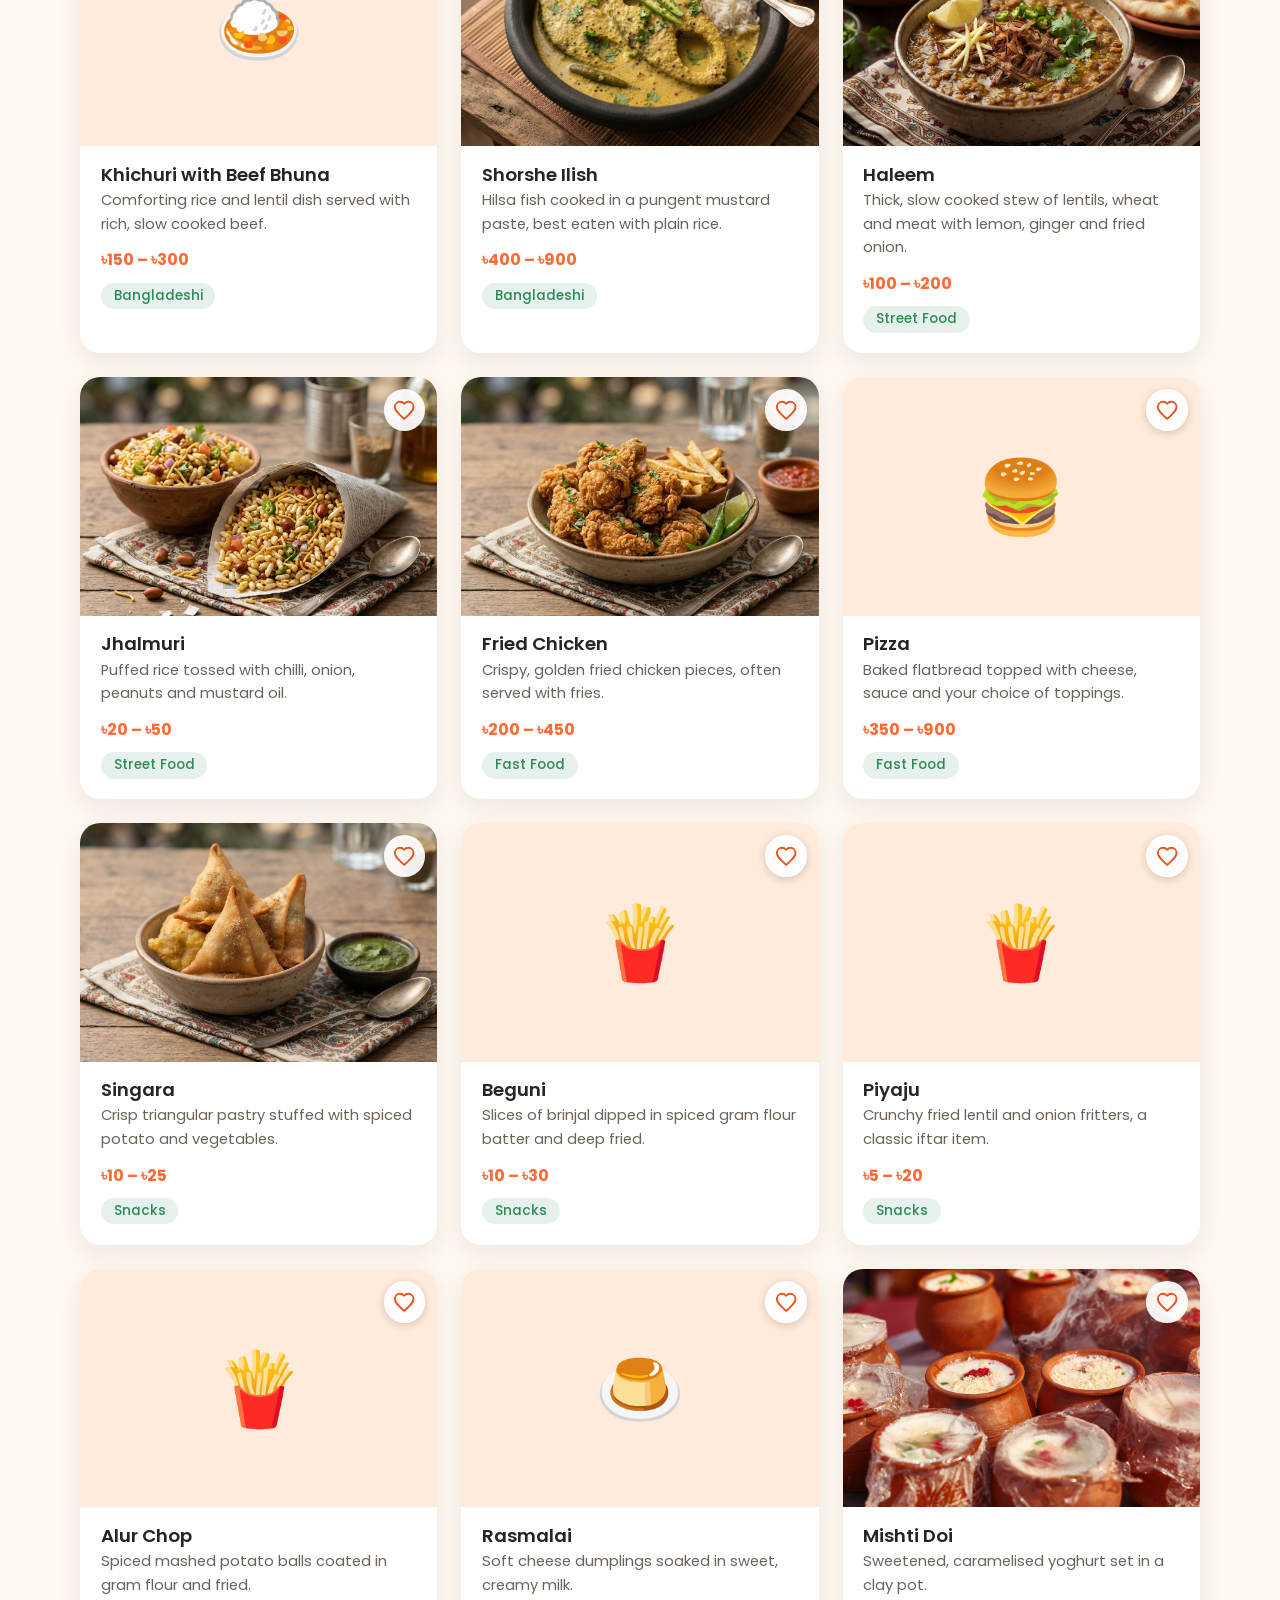
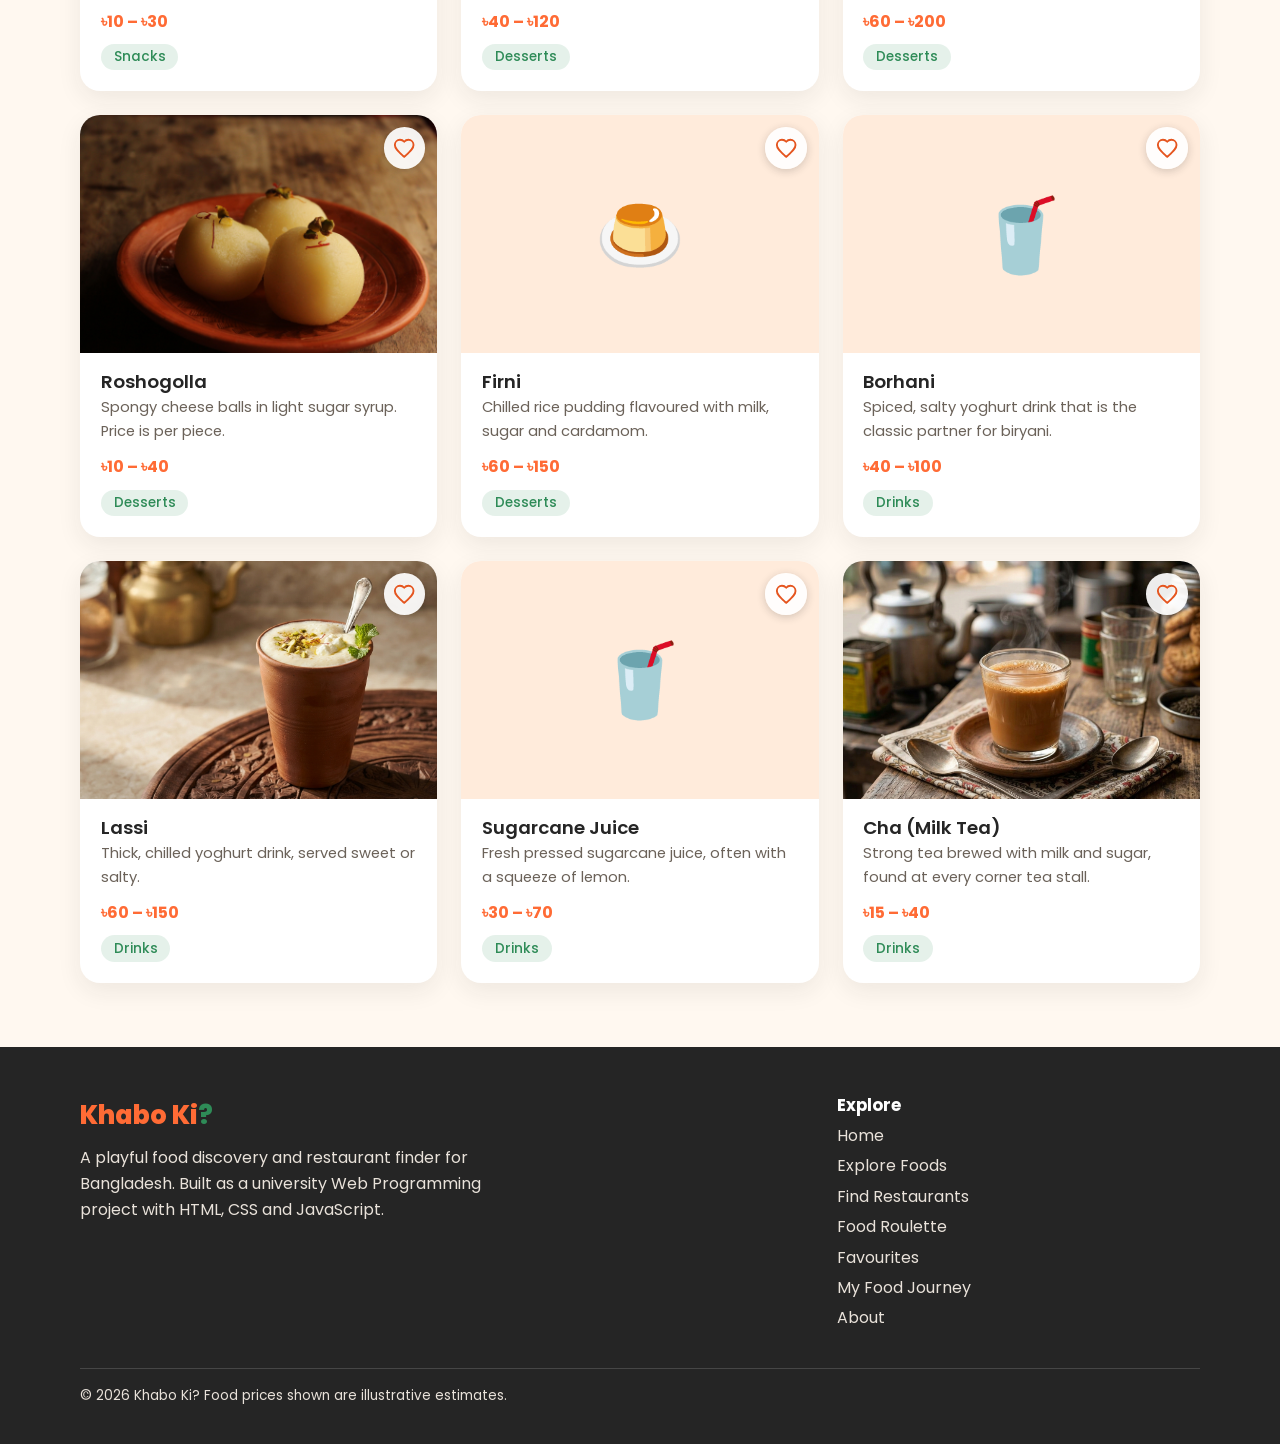
==== commit e9767175: "Make navigation consistent across pages" ====
--- a/explore.html
+++ b/explore.html
@@ -31,9 +31,8 @@
 
       <ul class="nav-menu" id="nav-menu">
         <li><a href="index.html#home">Home</a></li>
-        <li><a href="explore.html" aria-current="page">Explore Foods</a></li>
-        <li><a href="index.html#restaurants">Find Restaurants</a></li>
-        <li><a href="roulette.html">Food Roulette</a></li>
+        <li><a href="index.html#explore-restaurants">Explore Restaurants</a></li>
+        <li><a href="restaurants.html">Find Restaurants</a></li>
         <li><a href="favorites.html">Favourites</a></li>
         <li><a href="journey.html">My Food Journey</a></li>
         <li><a href="#about">About</a></li>
--- a/css/style.css
+++ b/css/style.css
@@ -664,3 +664,87 @@
 .journey-privacy-note{margin-top:1.2rem;color:var(--color-muted);font-size:.85rem}.visited-toggle{display:inline-flex;align-items:center;gap:.35rem;margin-top:.65rem;padding:.42rem .8rem;border:1px solid var(--color-accent);border-radius:999px;background:#fff;color:var(--color-accent);font:inherit;font-size:.82rem;font-weight:600;cursor:pointer}.visited-toggle.is-visited{color:#fff;background:var(--color-accent)}
 @media(max-width:720px){.journey-hero-inner{min-height:0;padding-block:2.5rem}.journey-hero-art{display:none}.journey-heading-row{align-items:flex-start;flex-direction:column}.journey-stats{grid-template-columns:repeat(2,1fr)}.journey-place-card{align-items:flex-start;flex-wrap:wrap}.journey-place-actions{width:100%;padding-left:60px}}
 @media(max-width:420px){.journey-stats{gap:.6rem}.journey-stat{padding:.9rem}.journey-stat strong{font-size:1.6rem}.journey-place-actions{padding-left:0}}
+
+
+/* Reliable hero fallback: keep the banner attractive when remote photos fail */
+.hero-slideshow.image-missing {
+  position: relative;
+  isolation: isolate;
+  display: grid;
+  place-items: center;
+  background:
+    radial-gradient(circle at 18% 22%, rgba(255, 214, 153, 0.42), transparent 32%),
+    radial-gradient(circle at 82% 78%, rgba(255, 255, 255, 0.18), transparent 30%),
+    linear-gradient(135deg, #7b321e 0%, #d96b32 48%, #f2a34d 100%);
+}
+.hero-slideshow.image-missing .hero-slide {
+  visibility: hidden;
+}
+.hero-slideshow.image-missing::after {
+  position: relative;
+  z-index: 3;
+  display: grid;
+  place-items: center;
+  width: min(46%, 190px);
+  aspect-ratio: 1;
+  border: 1px solid rgba(255, 255, 255, 0.38);
+  border-radius: 34%;
+  background: rgba(255, 255, 255, 0.16);
+  box-shadow: 0 18px 45px rgba(54, 24, 12, 0.2);
+  color: #fff;
+  font-size: clamp(4rem, 9vw, 6.5rem);
+  line-height: 1;
+  text-shadow: 0 5px 18px rgba(54, 24, 12, 0.22);
+}
+@media (max-width: 720px) {
+  .hero {
+    padding: 2rem 0 2.5rem;
+  }
+  .hero-grid {
+    grid-template-columns: minmax(0, 1fr);
+    gap: 1.5rem;
+  }
+  .hero-text h1 {
+    font-size: clamp(2rem, 9vw, 2.8rem);
+  }
+  .hero-text p {
+    font-size: 1rem;
+  }
+  .hero-photo {
+    width: 100%;
+    aspect-ratio: 4 / 3;
+    border-radius: 24px 24px 24px 64px;
+  }
+  .hero-text .button-row {
+    gap: 0.65rem;
+  }
+  .hero-text .button-row .btn {
+    flex: 1 1 145px;
+    padding: 0.8rem 1rem;
+  }
+}
+
+
+/* Homepage restaurant directory */
+.section-heading-row { display:flex; align-items:flex-end; justify-content:space-between; gap:1rem; margin-bottom:1.25rem; }
+.section-heading-row .section-intro { margin-bottom:0; }
+.text-link { color:var(--color-accent); font-weight:700; text-decoration:underline; }
+.restaurant-directory-search { display:block; max-width:520px; margin:0 0 1rem; }
+.restaurant-directory-search input { width:100%; min-height:48px; padding:.75rem 1rem; border:2px solid var(--color-tint); border-radius:var(--radius-button); background:var(--color-white); color:var(--color-text); font:inherit; }
+.restaurant-directory-search input:focus { outline:2px solid var(--color-primary); outline-offset:2px; }
+.restaurant-directory-status { margin:0 0 1rem; color:var(--color-muted); font-size:.92rem; }
+.restaurant-directory-status.is-error { padding:1rem; border-left:4px solid var(--color-primary); background:var(--color-white); border-radius:12px; }
+.home-restaurant-grid,.popular-restaurant-grid { display:grid; grid-template-columns:repeat(3,minmax(0,1fr)); gap:.85rem; }
+.home-restaurant-card { min-width:0; padding:1rem 1.1rem; border:1px solid var(--color-tint); border-radius:16px; background:var(--color-white); box-shadow:var(--shadow-soft); }
+.home-restaurant-card h3 { margin:0 0 .35rem; font-size:1rem; overflow-wrap:anywhere; }
+.home-restaurant-card p { margin:0; color:var(--color-accent); font-size:.86rem; font-weight:600; }
+.popular-restaurant-grid .home-restaurant-card { border-top:3px solid var(--color-accent); }
+.home-load-more { display:block; margin:1.5rem auto 0; }
+@media(max-width:760px) {
+ .section-heading-row { align-items:flex-start; flex-direction:column; }
+ .home-restaurant-grid,.popular-restaurant-grid { grid-template-columns:repeat(2,minmax(0,1fr)); }
+}
+@media(max-width:480px) {
+ .home-restaurant-grid,.popular-restaurant-grid { grid-template-columns:1fr; }
+ .home-restaurant-card { padding:.9rem 1rem; }
+}
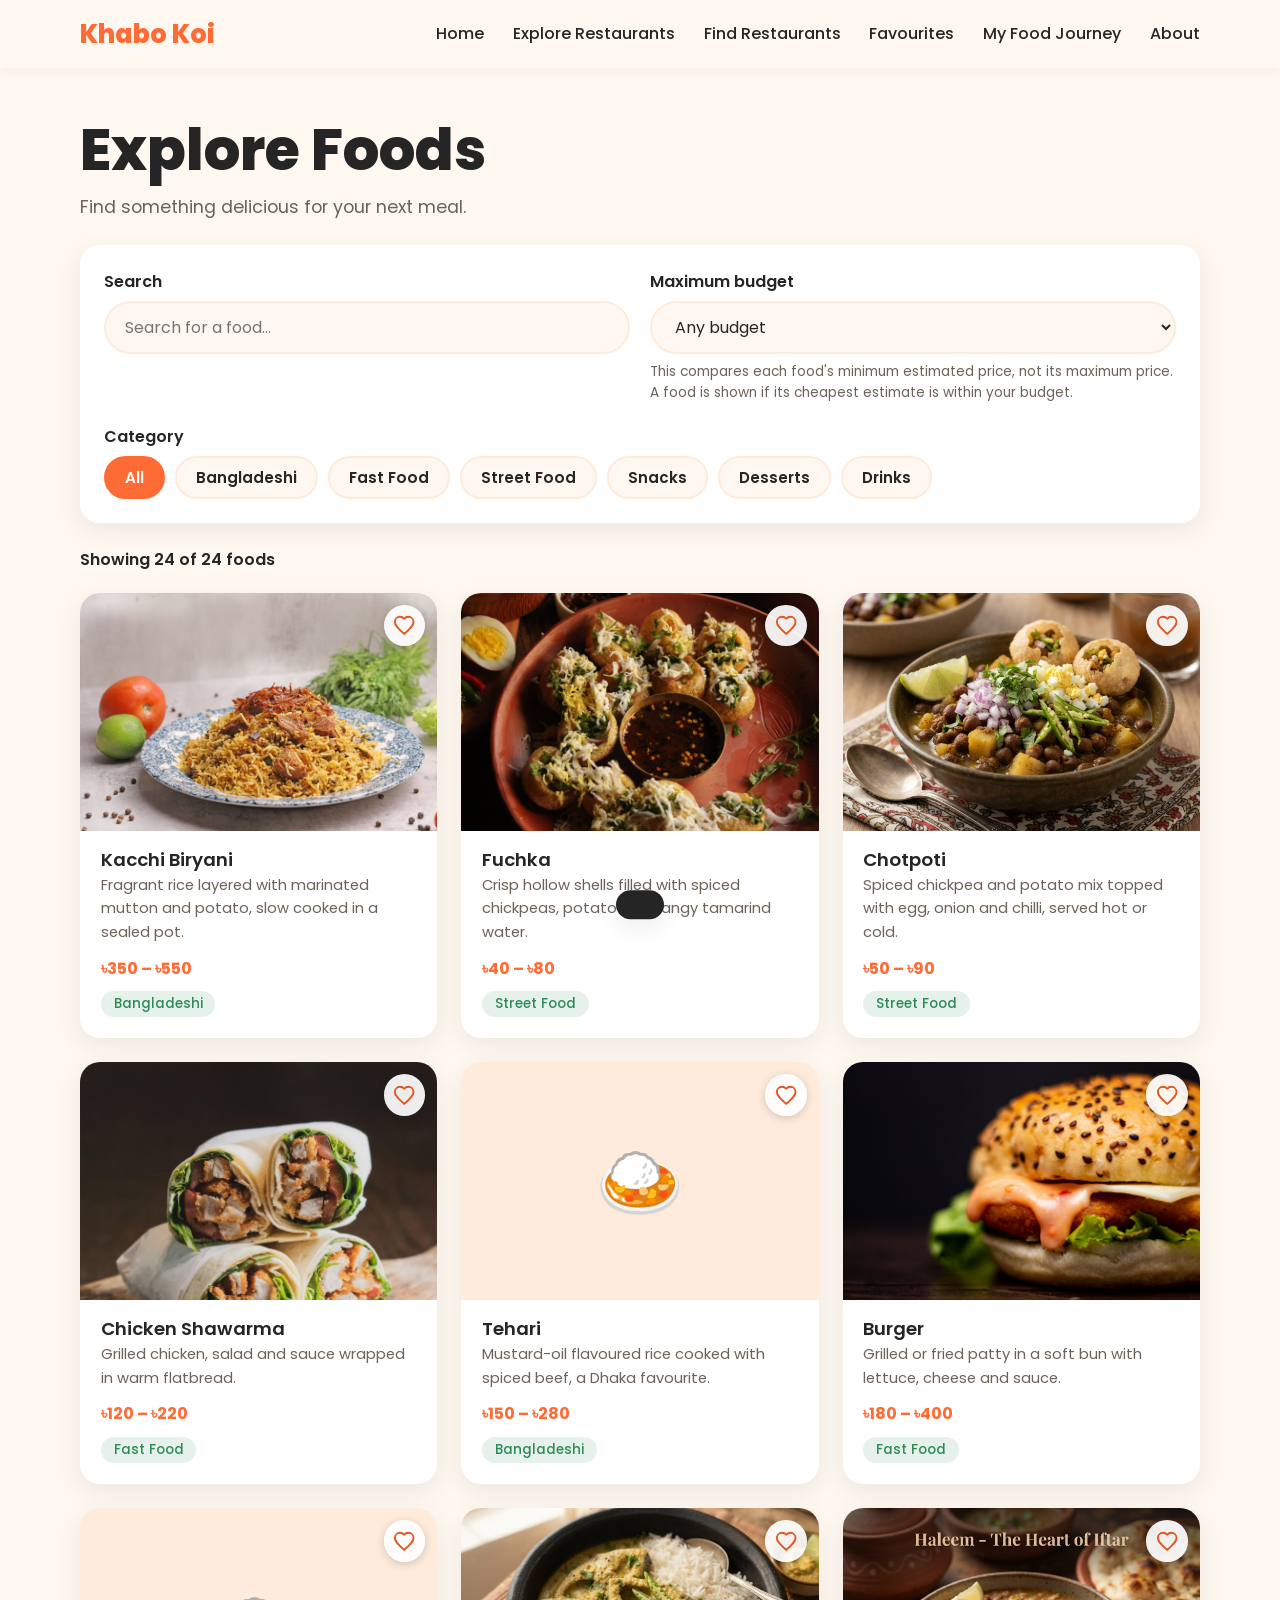
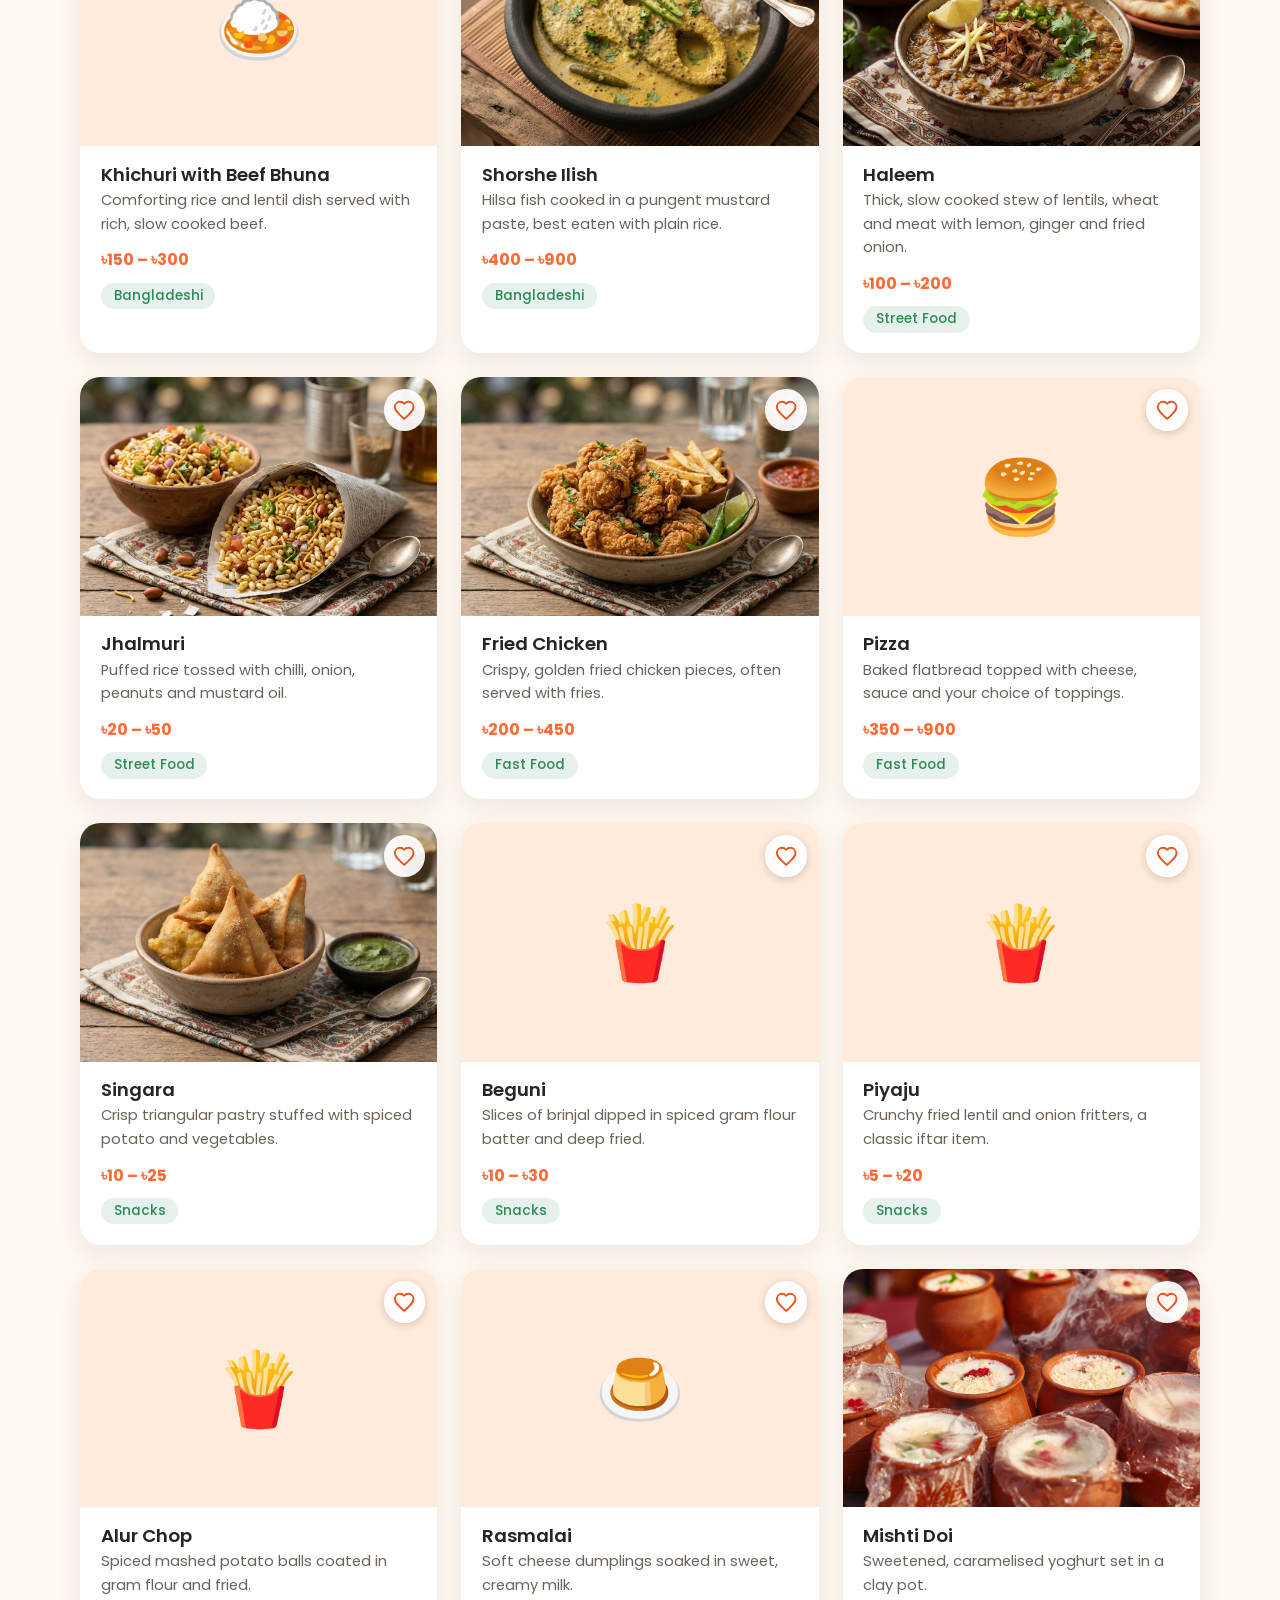
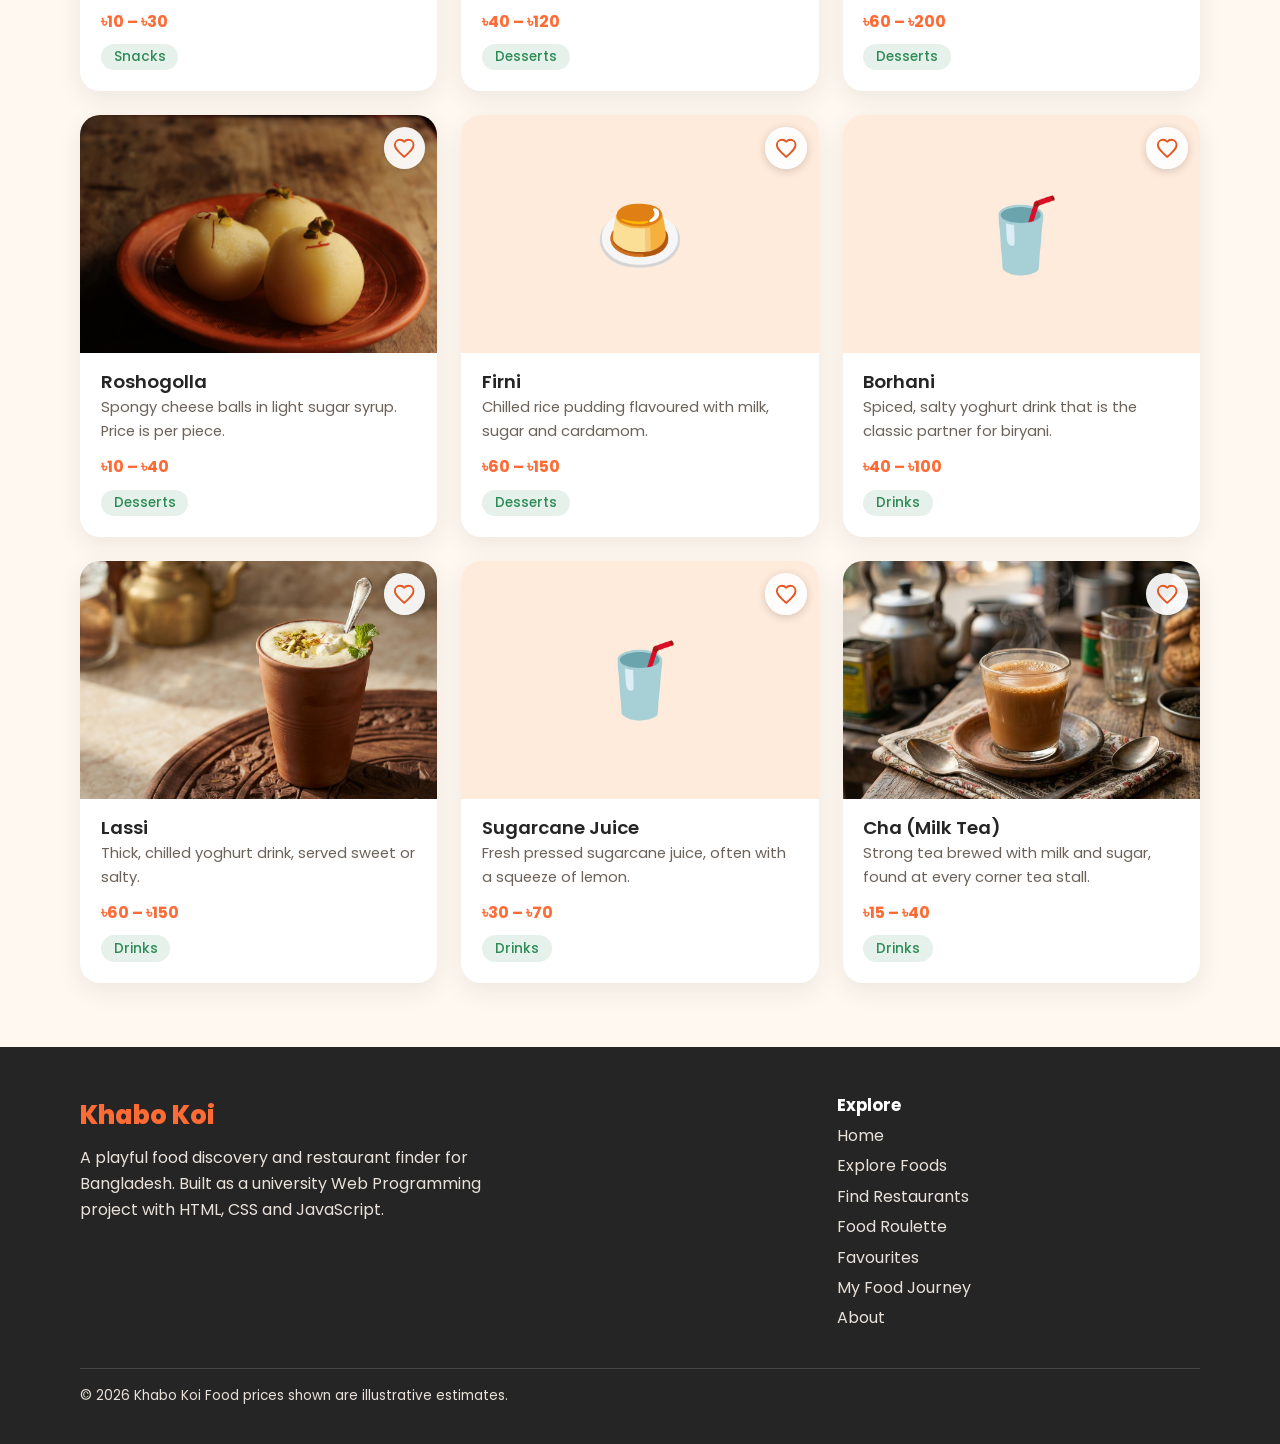
==== commit 92c82a4d: "Rename website branding to Khabo Koi" ====
--- a/explore.html
+++ b/explore.html
@@ -3,7 +3,7 @@
 <head>
   <meta charset="UTF-8">
   <meta name="viewport" content="width=device-width, initial-scale=1">
-  <title>Explore Foods | Khabo Ki?</title>
+  <title>Explore Foods | Khabo Koi</title>
   <meta name="description" content="Search and filter foods by category and budget.">
 
   <link rel="preconnect" href="https://fonts.googleapis.com">
@@ -23,7 +23,7 @@
   <!-- ============ NAVIGATION (same as the homepage, with page links) ============ -->
   <header class="site-header">
     <nav class="navbar container" aria-label="Main navigation">
-      <a href="index.html" class="logo">Khabo Ki<span>?</span></a>
+      <a href="index.html" class="logo">Khabo Koi</a>
 
       <button class="nav-toggle" id="nav-toggle" aria-label="Open menu" aria-expanded="false" aria-controls="nav-menu">
         <span></span><span></span><span></span>
@@ -115,7 +115,7 @@
   <footer class="site-footer" id="about">
     <div class="container footer-grid">
       <div>
-        <a href="index.html" class="logo">Khabo Ki<span>?</span></a>
+        <a href="index.html" class="logo">Khabo Koi</a>
         <p>A playful food discovery and restaurant finder for Bangladesh. Built as a university Web Programming project with HTML, CSS and JavaScript.</p>
       </div>
       <nav aria-label="Footer navigation">
@@ -131,7 +131,7 @@
         </ul>
       </nav>
     </div>
-    <p class="footer-note container">&copy; 2026 Khabo Ki? Food prices shown are illustrative estimates.</p>
+    <p class="footer-note container">&copy; 2026 Khabo Koi Food prices shown are illustrative estimates.</p>
   </footer>
 
   <!-- Short confirmation messages (used by the favourite hearts) -->
--- a/css/style.css
+++ b/css/style.css
@@ -748,3 +748,55 @@
  .home-restaurant-grid,.popular-restaurant-grid { grid-template-columns:1fr; }
  .home-restaurant-card { padding:.9rem 1rem; }
 }
+
+
+/* Mark visited action on homepage restaurant cards */
+.home-visited-toggle {
+  display: flex;
+  align-items: center;
+  justify-content: center;
+  width: 100%;
+  min-height: 48px;
+  margin-top: .85rem;
+  padding: .6rem .8rem;
+  border: 1.5px solid var(--color-accent);
+  border-radius: 10px;
+  background: transparent;
+  color: var(--color-accent);
+  font: inherit;
+  font-size: .84rem;
+  font-weight: 800;
+  letter-spacing: .035em;
+  cursor: pointer;
+  transition: background-color .2s, color .2s, border-color .2s;
+  touch-action: manipulation;
+}
+.home-visited-toggle:hover,
+.home-visited-toggle.is-visited {
+  background: var(--color-accent);
+  color: #fff;
+}
+.home-visited-toggle:focus-visible {
+  outline: 3px solid var(--color-primary);
+  outline-offset: 3px;
+}
+
+
+/* Restaurant names open the matching Google Maps search */
+
+.home-restaurant-name {
+  color: inherit;
+  text-decoration: none;
+  text-underline-offset: 3px;
+  -webkit-tap-highlight-color: transparent;
+}
+.home-restaurant-name:hover,
+.home-restaurant-name:focus-visible {
+  color: var(--color-accent);
+  text-decoration: underline;
+}
+.home-restaurant-name:focus-visible {
+  outline: 3px solid var(--color-primary);
+  outline-offset: 3px;
+  border-radius: 3px;
+}
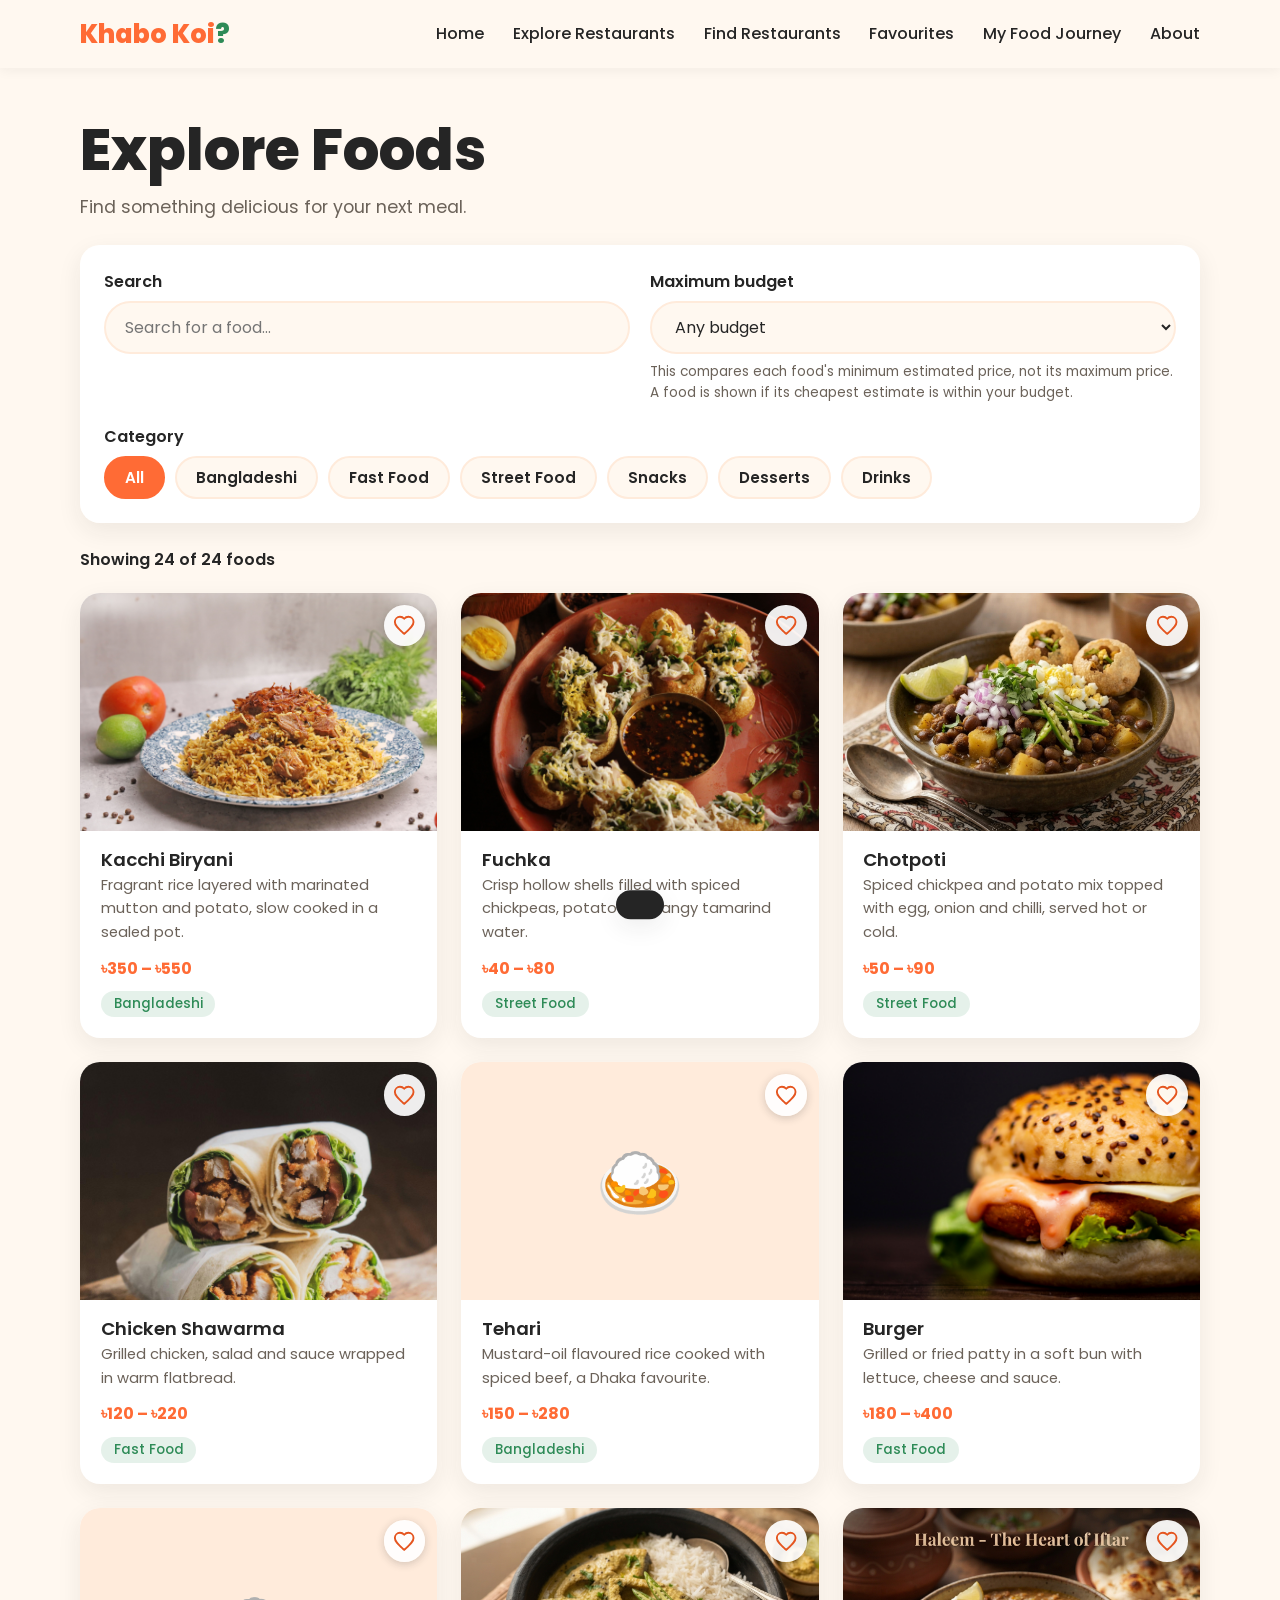
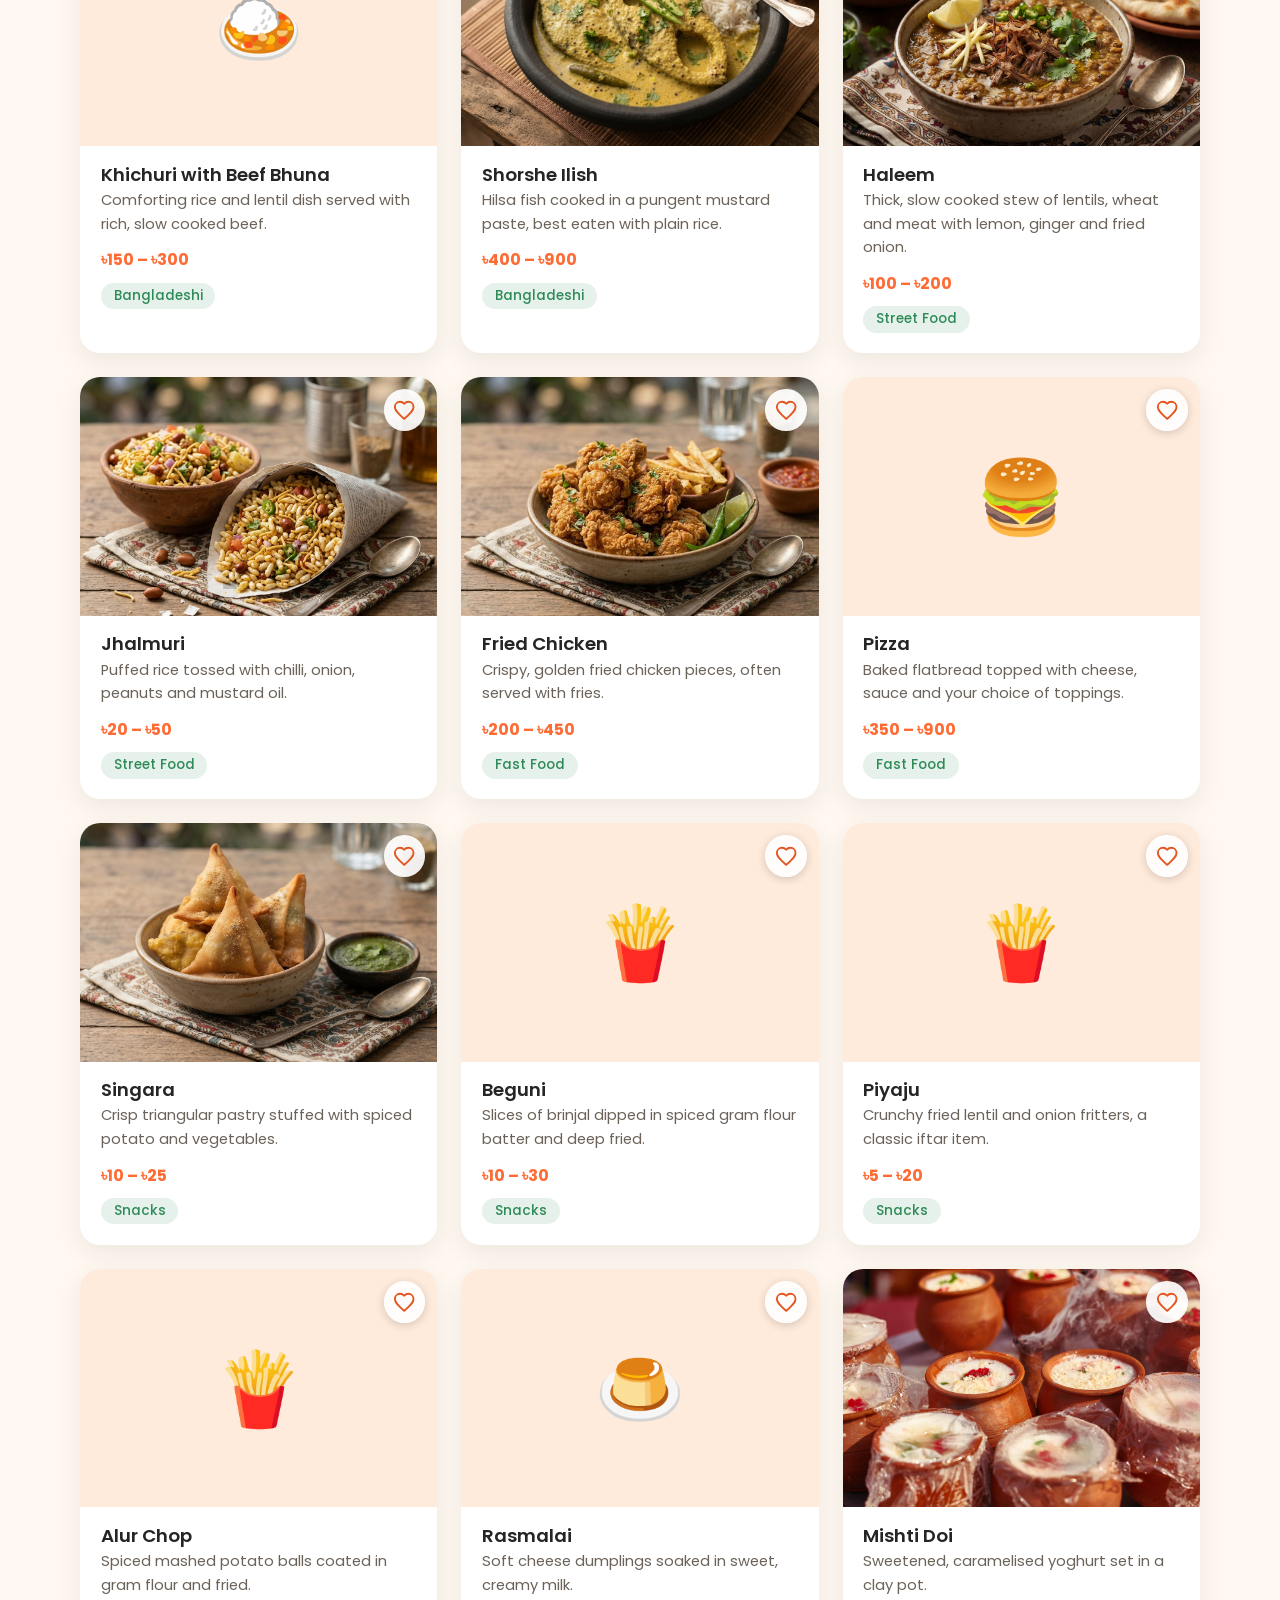
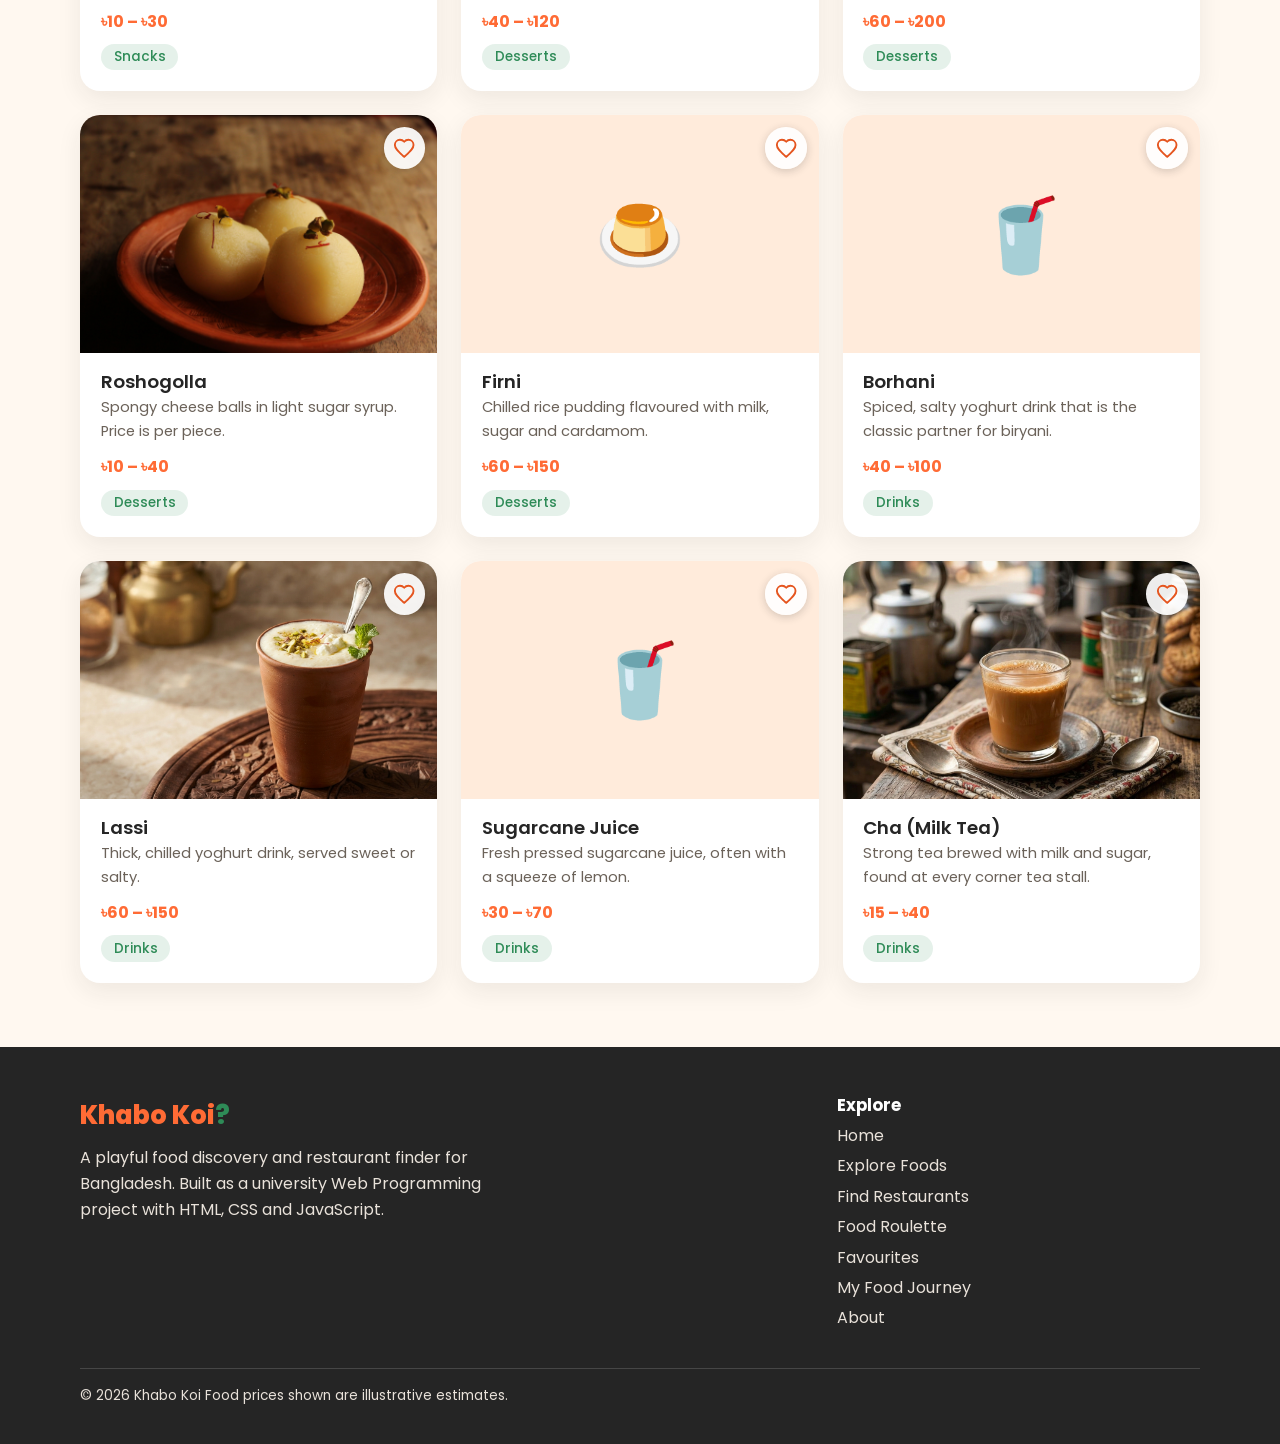
==== commit 93bfb5b4: "Restore green question mark in Khabo Koi logo" ====
--- a/explore.html
+++ b/explore.html
@@ -23,7 +23,7 @@
   <!-- ============ NAVIGATION (same as the homepage, with page links) ============ -->
   <header class="site-header">
     <nav class="navbar container" aria-label="Main navigation">
-      <a href="index.html" class="logo">Khabo Koi</a>
+      <a href="index.html" class="logo">Khabo Koi<span>?</span></a>
 
       <button class="nav-toggle" id="nav-toggle" aria-label="Open menu" aria-expanded="false" aria-controls="nav-menu">
         <span></span><span></span><span></span>
@@ -115,7 +115,7 @@
   <footer class="site-footer" id="about">
     <div class="container footer-grid">
       <div>
-        <a href="index.html" class="logo">Khabo Koi</a>
+        <a href="index.html" class="logo">Khabo Koi<span>?</span></a>
         <p>A playful food discovery and restaurant finder for Bangladesh. Built as a university Web Programming project with HTML, CSS and JavaScript.</p>
       </div>
       <nav aria-label="Footer navigation">
